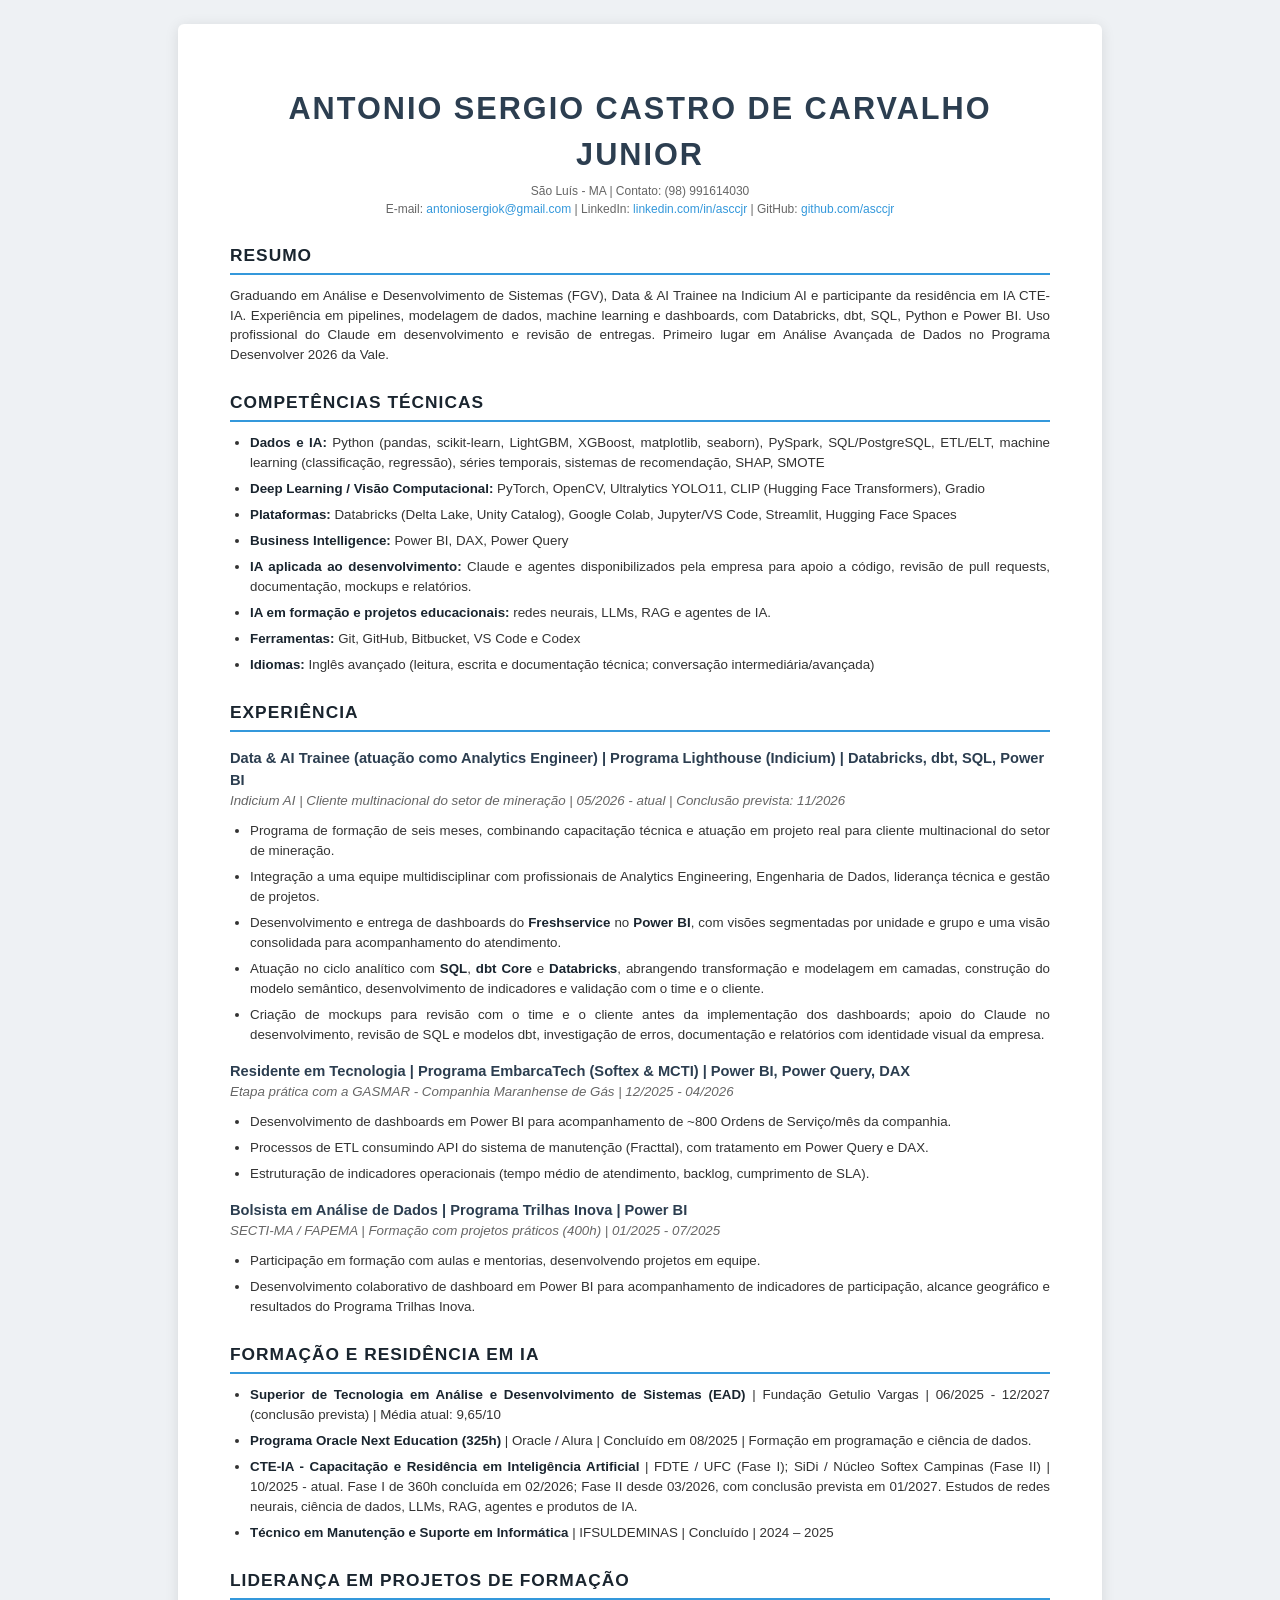
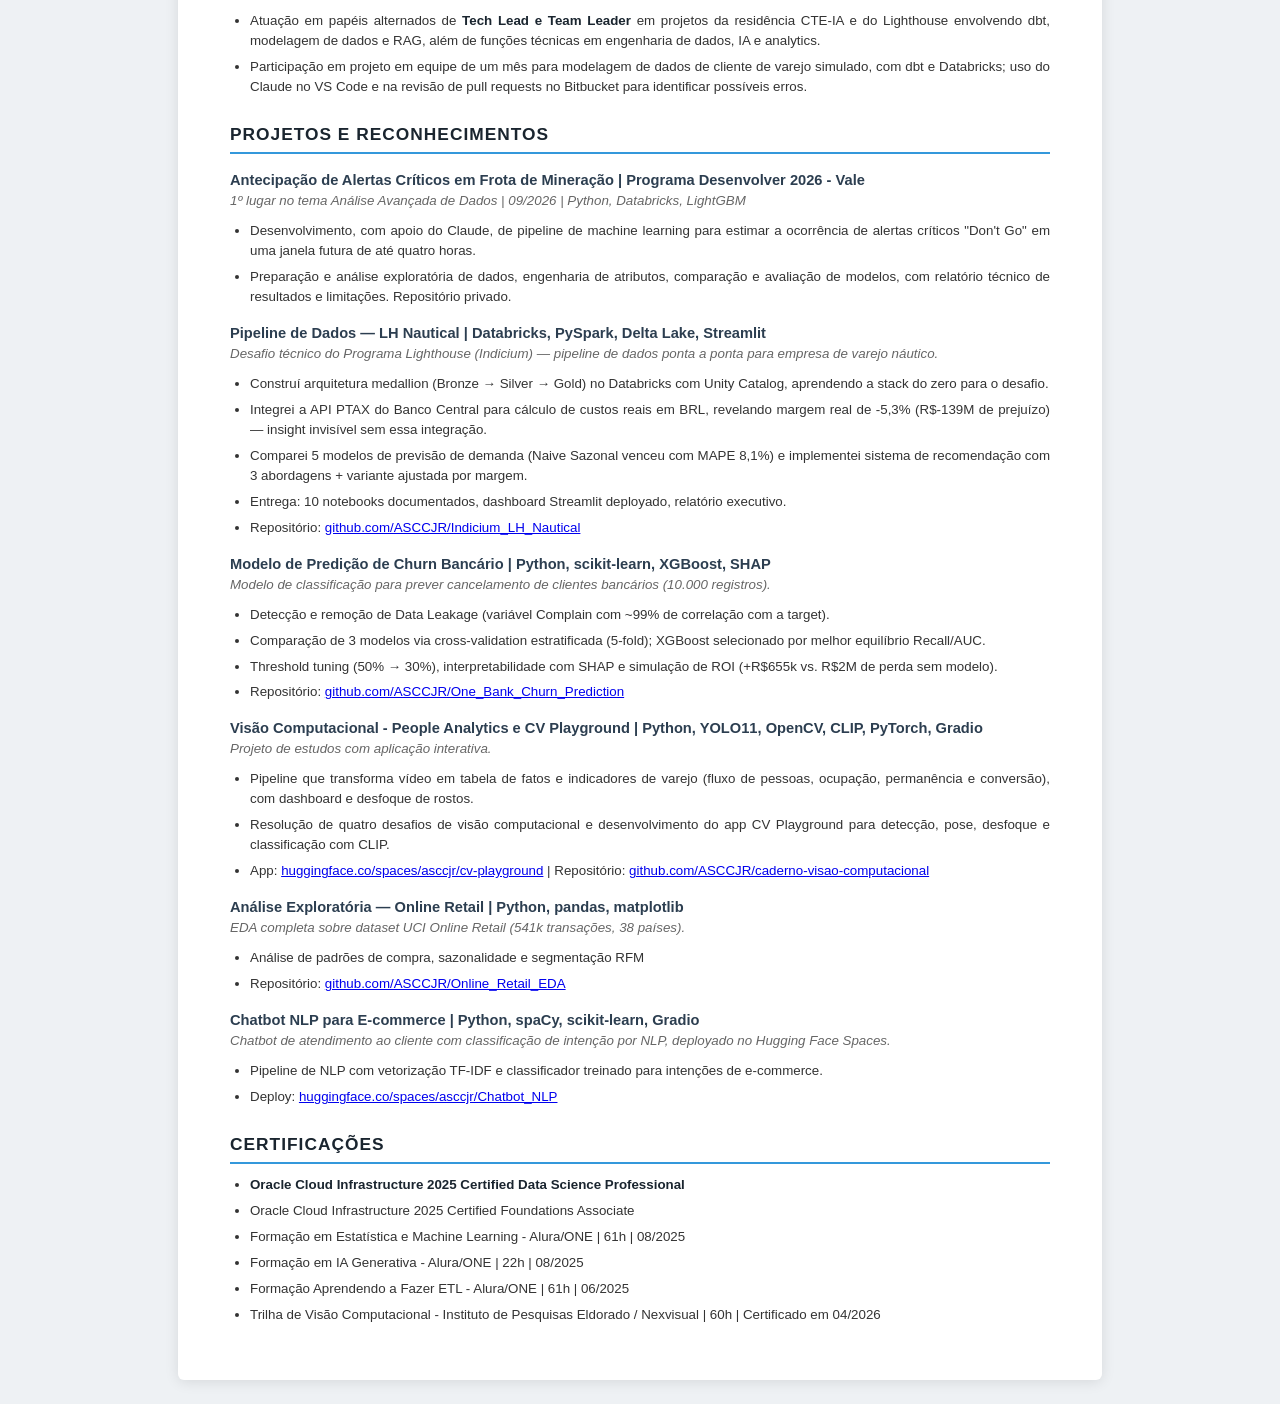
==== index.html @ c1bed674 "Atualiza datas e experiencias confirmadas no curriculo" ====
<!DOCTYPE html>
<html lang="pt-BR">
<head>
  <meta charset="UTF-8">
  <meta name="viewport" content="width=device-width, initial-scale=1.0">
  <title>Antonio Sergio Castro de Carvalho Junior — Currículo</title>
  <meta name="description" content="Currículo de Antonio Sergio: dados, IA, Analytics Engineering, residência CTE-IA e projetos de machine learning.">
  <link rel="stylesheet" href="style.css">
  <style>
    body { background: #eef1f4; margin: 0; padding: 24px; }
    .page {
      max-width: 820px; margin: 0 auto; background: #fff;
      padding: 40px 52px; box-shadow: 0 2px 14px rgba(0,0,0,.10); border-radius: 6px;
    }
    @media (max-width: 600px) { .page { padding: 26px 20px; } }
    @media print {
      body { background: #fff; padding: 0; }
      .page { box-shadow: none; max-width: none; padding: 0; border-radius: 0; }
    }
  </style>
</head>
<body>
<div class="page">
<h1 id="antonio-sergio-castro-de-carvalho-junior">ANTONIO SERGIO CASTRO DE CARVALHO JUNIOR</h1>
<div class="contact-info">
São Luís - MA | Contato: (98) 991614030<br>
E-mail: <a href="mailto:antoniosergiok@gmail.com">antoniosergiok@gmail.com</a> | LinkedIn: <a href="https://linkedin.com/in/asccjr">linkedin.com/in/asccjr</a> | GitHub: <a href="https://github.com/asccjr">github.com/asccjr</a>
</div>

<h2 id="resumo"><strong>RESUMO</strong></h2>
<p>Graduando em Análise e Desenvolvimento de Sistemas (FGV), Data &amp; AI Trainee na Indicium AI e participante da residência em IA CTE-IA. Experiência em pipelines, modelagem de dados, machine learning e dashboards, com Databricks, dbt, SQL, Python e Power BI. Uso profissional do Claude em desenvolvimento e revisão de entregas. Primeiro lugar em Análise Avançada de Dados no Programa Desenvolver 2026 da Vale.</p>
<h2 id="competencias-tecnicas"><strong>COMPETÊNCIAS TÉCNICAS</strong></h2>
<ul>
<li><strong>Dados e IA:</strong> Python (pandas, scikit-learn, LightGBM, XGBoost, matplotlib, seaborn), PySpark, SQL/PostgreSQL, ETL/ELT, machine learning (classificação, regressão), séries temporais, sistemas de recomendação, SHAP, SMOTE</li>
<li><strong>Deep Learning / Visão Computacional:</strong> PyTorch, OpenCV, Ultralytics YOLO11, CLIP (Hugging Face Transformers), Gradio</li>
<li><strong>Plataformas:</strong> Databricks (Delta Lake, Unity Catalog), Google Colab, Jupyter/VS Code, Streamlit, Hugging Face Spaces</li>
<li><strong>Business Intelligence:</strong> Power BI, DAX, Power Query</li>
<li><strong>IA aplicada ao desenvolvimento:</strong> Claude e agentes disponibilizados pela empresa para apoio a código, revisão de pull requests, documentação, mockups e relatórios.</li>
<li><strong>IA em formação e projetos educacionais:</strong> redes neurais, LLMs, RAG e agentes de IA.</li>
<li><strong>Ferramentas:</strong> Git, GitHub, Bitbucket, VS Code e Codex</li>
<li><strong>Idiomas:</strong> Inglês avançado (leitura, escrita e documentação técnica; conversação intermediária/avançada)</li>
</ul>
<h2 id="experiencia"><strong>EXPERIÊNCIA</strong></h2>
<div class="job-title">Data & AI Trainee (atuação como Analytics Engineer) | Programa Lighthouse (Indicium) | Databricks, dbt, SQL, Power BI</div>
<div class="job-meta">Indicium AI | Cliente multinacional do setor de mineração | 05/2026 - atual | Conclusão prevista: 11/2026</div>

<ul>
<li>Programa de formação de seis meses, combinando capacitação técnica e atuação em projeto real para cliente multinacional do setor de mineração.</li>
<li>Integração a uma equipe multidisciplinar com profissionais de Analytics Engineering, Engenharia de Dados, liderança técnica e gestão de projetos.</li>
<li>Desenvolvimento e entrega de dashboards do <strong>Freshservice</strong> no <strong>Power BI</strong>, com visões segmentadas por unidade e grupo e uma visão consolidada para acompanhamento do atendimento.</li>
<li>Atuação no ciclo analítico com <strong>SQL</strong>, <strong>dbt Core</strong> e <strong>Databricks</strong>, abrangendo transformação e modelagem em camadas, construção do modelo semântico, desenvolvimento de indicadores e validação com o time e o cliente.</li>
<li>Criação de mockups para revisão com o time e o cliente antes da implementação dos dashboards; apoio do Claude no desenvolvimento, revisão de SQL e modelos dbt, investigação de erros, documentação e relatórios com identidade visual da empresa.</li>
</ul>
<div class="job-title">Residente em Tecnologia | Programa EmbarcaTech (Softex & MCTI) | Power BI, Power Query, DAX</div>
<div class="job-meta">Etapa prática com a GASMAR - Companhia Maranhense de Gás | 12/2025 - 04/2026</div>

<ul>
<li>Desenvolvimento de dashboards em Power BI para acompanhamento de ~800 Ordens de Serviço/mês da companhia.</li>
<li>Processos de ETL consumindo API do sistema de manutenção (Fracttal), com tratamento em Power Query e DAX.</li>
<li>Estruturação de indicadores operacionais (tempo médio de atendimento, backlog, cumprimento de SLA).</li>
</ul>
<div class="job-title">Bolsista em Análise de Dados | Programa Trilhas Inova | Power BI</div>
<div class="job-meta">SECTI-MA / FAPEMA | Formação com projetos práticos (400h) | 01/2025 - 07/2025</div>

<ul>
<li>Participação em formação com aulas e mentorias, desenvolvendo projetos em equipe.</li>
<li>Desenvolvimento colaborativo de dashboard em Power BI para acompanhamento de indicadores de participação, alcance geográfico e resultados do Programa Trilhas Inova.</li>
</ul>
<h2 id="formacao-e-residencia-em-ia"><strong>FORMAÇÃO E RESIDÊNCIA EM IA</strong></h2>
<ul>
<li><strong>Superior de Tecnologia em Análise e Desenvolvimento de Sistemas (EAD)</strong> | Fundação Getulio Vargas | 06/2025 - 12/2027 (conclusão prevista) | Média atual: 9,65/10</li>
<li><strong>Programa Oracle Next Education (325h)</strong> | Oracle / Alura | Concluído em 08/2025 | Formação em programação e ciência de dados.</li>
<li><strong>CTE-IA - Capacitação e Residência em Inteligência Artificial</strong> | FDTE / UFC (Fase I); SiDi / Núcleo Softex Campinas (Fase II) | 10/2025 - atual. Fase I de 360h concluída em 02/2026; Fase II desde 03/2026, com conclusão prevista em 01/2027. Estudos de redes neurais, ciência de dados, LLMs, RAG, agentes e produtos de IA.</li>
<li><strong>Técnico em Manutenção e Suporte em Informática</strong> | IFSULDEMINAS | Concluído | 2024 – 2025</li>
</ul>
<h2 id="lideranca-em-projetos-de-formacao"><strong>LIDERANÇA EM PROJETOS DE FORMAÇÃO</strong></h2>
<ul>
<li>Atuação em papéis alternados de <strong>Tech Lead e Team Leader</strong> em projetos da residência CTE-IA e do Lighthouse envolvendo dbt, modelagem de dados e RAG, além de funções técnicas em engenharia de dados, IA e analytics.</li>
<li>Participação em projeto em equipe de um mês para modelagem de dados de cliente de varejo simulado, com dbt e Databricks; uso do Claude no VS Code e na revisão de pull requests no Bitbucket para identificar possíveis erros.</li>
</ul>
<h2 id="projetos-e-reconhecimentos"><strong>PROJETOS E RECONHECIMENTOS</strong></h2>
<div class="job-title">Antecipação de Alertas Críticos em Frota de Mineração | Programa Desenvolver 2026 - Vale</div>
<div class="job-meta">1º lugar no tema Análise Avançada de Dados | 09/2026 | Python, Databricks, LightGBM</div>

<ul>
<li>Desenvolvimento, com apoio do Claude, de pipeline de machine learning para estimar a ocorrência de alertas críticos "Don't Go" em uma janela futura de até quatro horas.</li>
<li>Preparação e análise exploratória de dados, engenharia de atributos, comparação e avaliação de modelos, com relatório técnico de resultados e limitações. Repositório privado.</li>
</ul>
<div class="job-title">Pipeline de Dados — LH Nautical | Databricks, PySpark, Delta Lake, Streamlit</div>
<div class="job-meta">Desafio técnico do Programa Lighthouse (Indicium) — pipeline de dados ponta a ponta para empresa de varejo náutico.</div>

<ul>
<li>Construí arquitetura medallion (Bronze → Silver → Gold) no Databricks com Unity Catalog, aprendendo a stack do zero para o desafio.</li>
<li>Integrei a API PTAX do Banco Central para cálculo de custos reais em BRL, revelando margem real de -5,3% (R$-139M de prejuízo) — insight invisível sem essa integração.</li>
<li>Comparei 5 modelos de previsão de demanda (Naive Sazonal venceu com MAPE 8,1%) e implementei sistema de recomendação com 3 abordagens + variante ajustada por margem.</li>
<li>Entrega: 10 notebooks documentados, dashboard Streamlit deployado, relatório executivo.</li>
<li>Repositório: <a href="https://github.com/ASCCJR/Indicium_LH_Nautical">github.com/ASCCJR/Indicium_LH_Nautical</a></li>
</ul>
<div class="job-title">Modelo de Predição de Churn Bancário | Python, scikit-learn, XGBoost, SHAP</div>
<div class="job-meta">Modelo de classificação para prever cancelamento de clientes bancários (10.000 registros).</div>

<ul>
<li>Detecção e remoção de Data Leakage (variável Complain com ~99% de correlação com a target).</li>
<li>Comparação de 3 modelos via cross-validation estratificada (5-fold); XGBoost selecionado por melhor equilíbrio Recall/AUC.</li>
<li>Threshold tuning (50% → 30%), interpretabilidade com SHAP e simulação de ROI (+R$655k vs. R$2M de perda sem modelo).</li>
<li>Repositório: <a href="https://github.com/ASCCJR/One_Bank_Churn_Prediction">github.com/ASCCJR/One_Bank_Churn_Prediction</a></li>
</ul>
<div class="job-title">Visão Computacional - People Analytics e CV Playground | Python, YOLO11, OpenCV, CLIP, PyTorch, Gradio</div>
<div class="job-meta">Projeto de estudos com aplicação interativa.</div>

<ul>
<li>Pipeline que transforma vídeo em tabela de fatos e indicadores de varejo (fluxo de pessoas, ocupação, permanência e conversão), com dashboard e desfoque de rostos.</li>
<li>Resolução de quatro desafios de visão computacional e desenvolvimento do app CV Playground para detecção, pose, desfoque e classificação com CLIP.</li>
<li>App: <a href="https://huggingface.co/spaces/asccjr/cv-playground">huggingface.co/spaces/asccjr/cv-playground</a> | Repositório: <a href="https://github.com/ASCCJR/caderno-visao-computacional">github.com/ASCCJR/caderno-visao-computacional</a></li>
</ul>
<div class="job-title">Análise Exploratória — Online Retail | Python, pandas, matplotlib</div>
<div class="job-meta">EDA completa sobre dataset UCI Online Retail (541k transações, 38 países).</div>

<ul>
<li>Análise de padrões de compra, sazonalidade e segmentação RFM</li>
<li>Repositório: <a href="https://github.com/ASCCJR/Online_Retail_EDA">github.com/ASCCJR/Online_Retail_EDA</a></li>
</ul>
<div class="job-title">Chatbot NLP para E-commerce | Python, spaCy, scikit-learn, Gradio</div>
<div class="job-meta">Chatbot de atendimento ao cliente com classificação de intenção por NLP, deployado no Hugging Face Spaces.</div>

<ul>
<li>Pipeline de NLP com vetorização TF-IDF e classificador treinado para intenções de e-commerce.</li>
<li>Deploy: <a href="https://huggingface.co/spaces/asccjr/Chatbot_NLP">huggingface.co/spaces/asccjr/Chatbot_NLP</a></li>
</ul>
<h2 id="certificacoes"><strong>CERTIFICAÇÕES</strong></h2>
<ul>
<li><strong>Oracle Cloud Infrastructure 2025 Certified Data Science Professional</strong></li>
<li>Oracle Cloud Infrastructure 2025 Certified Foundations Associate</li>
<li>Formação em Estatística e Machine Learning - Alura/ONE | 61h | 08/2025</li>
<li>Formação em IA Generativa - Alura/ONE | 22h | 08/2025</li>
<li>Formação Aprendendo a Fazer ETL - Alura/ONE | 61h | 06/2025</li>
<li>Trilha de Visão Computacional - Instituto de Pesquisas Eldorado / Nexvisual | 60h | Certificado em 04/2026</li>
</ul>
</div>
</body>
</html>
---- style.css ----
body {
    font-family: 'Segoe UI', Roboto, Helvetica, Arial, sans-serif;
    color: #333;
    line-height: 1.5;
    font-size: 10pt;
}

h1 {
    color: #2c3e50;
    text-align: center;
    margin-bottom: 0px;
    font-size: 23pt;
    font-weight: 700;
    text-transform: uppercase;
    letter-spacing: 2px;
}

h2 {
    color: #2c3e50;
    border-bottom: 2px solid #3498db;
    padding-bottom: 4px;
    margin-top: 25px;
    margin-bottom: 11px;
    font-size: 13pt;
    text-transform: uppercase;
    letter-spacing: 1px;
}

.contact-info {
    text-align: center;
    font-size: 9pt;
    margin-top: 5px;
    margin-bottom: 25px;
    color: #666;
}

.contact-info a {
    color: #3498db;
    text-decoration: none;
}

p {
    margin: 0 0 10px 0;
    text-align: justify;
}

ul {
    margin-top: 5px;
    margin-bottom: 15px;
    padding-left: 20px;
}

li {
    margin-bottom: 6px;
    text-align: justify;
}

strong {
    color: #1a252f;
}

.job-title {
    font-weight: bold;
    font-size: 11pt;
    color: #2c3e50;
    margin-top: 15px;
}

.job-meta {
    font-style: italic;
    color: #666;
    margin-bottom: 10px;
}

@media print {
    a {
        color: #333;
        text-decoration: underline;
    }

    .contact-info a {
        color: #555;
    }
}
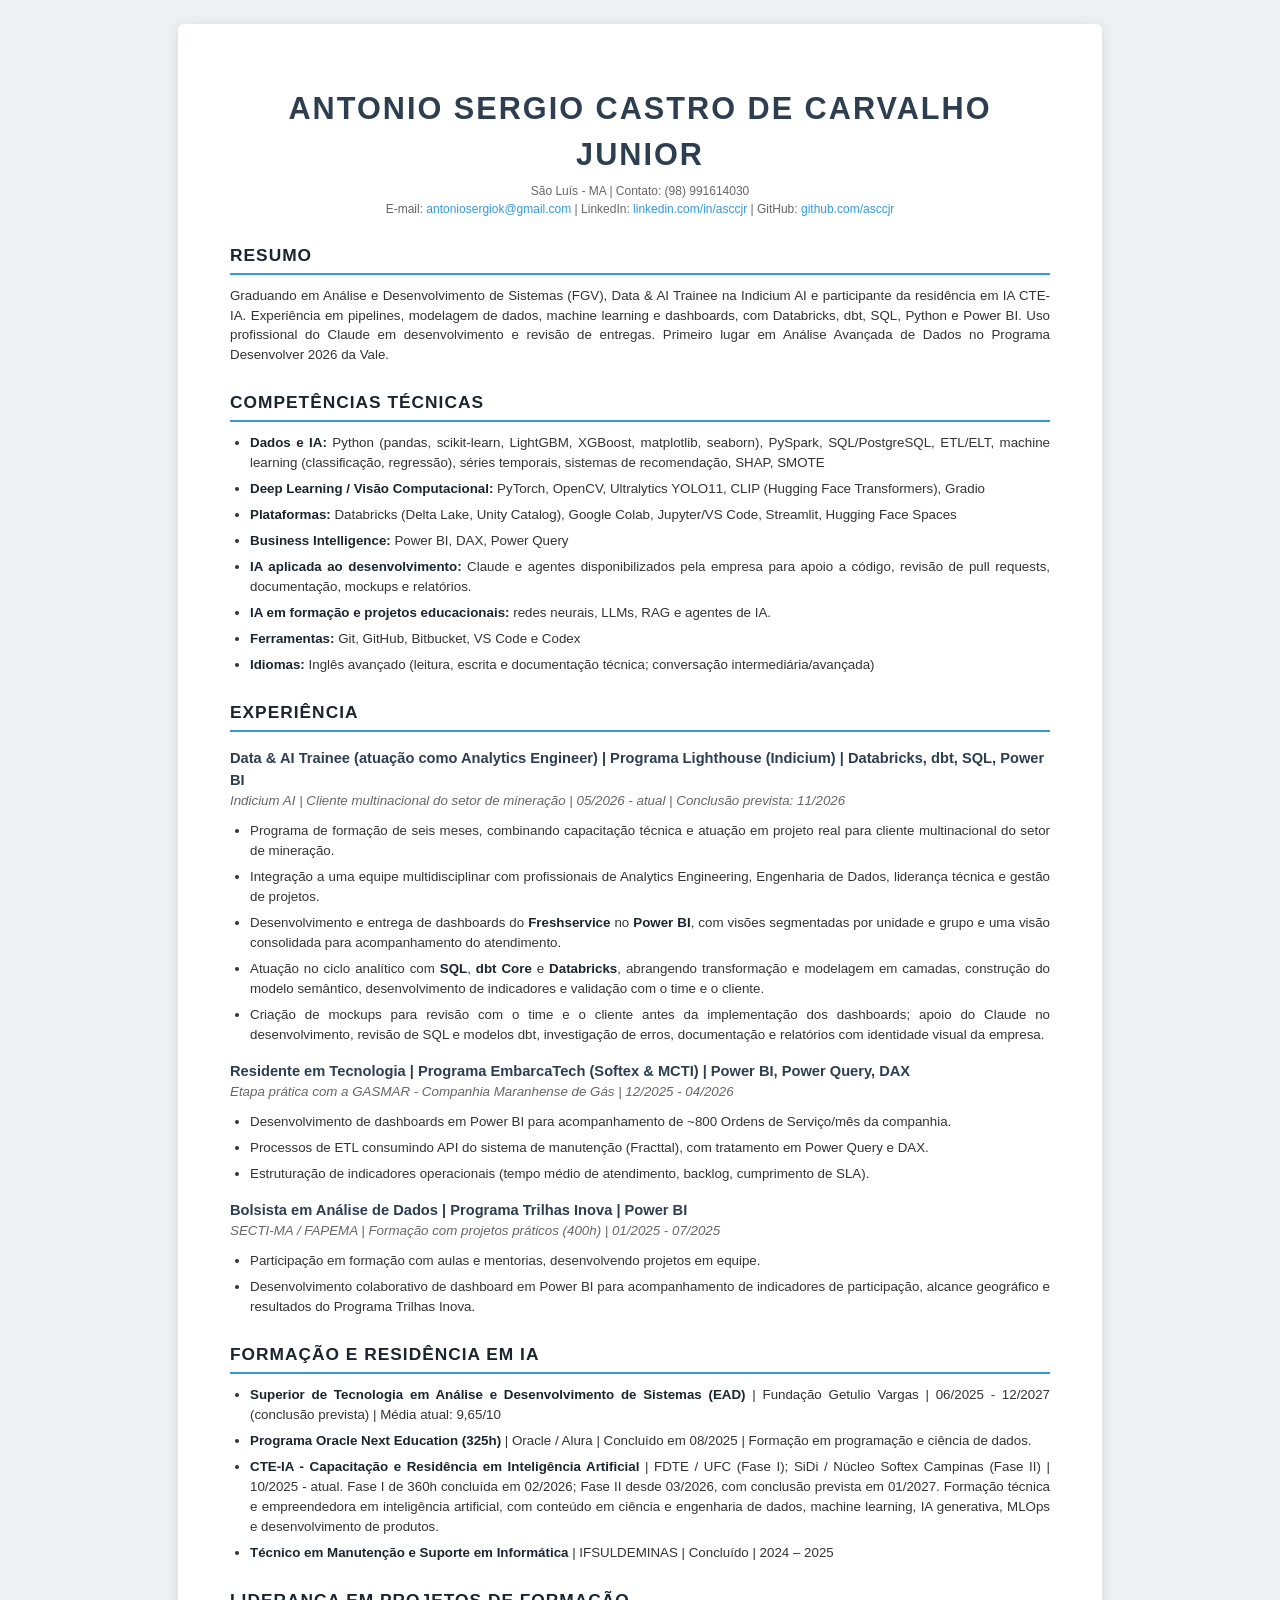
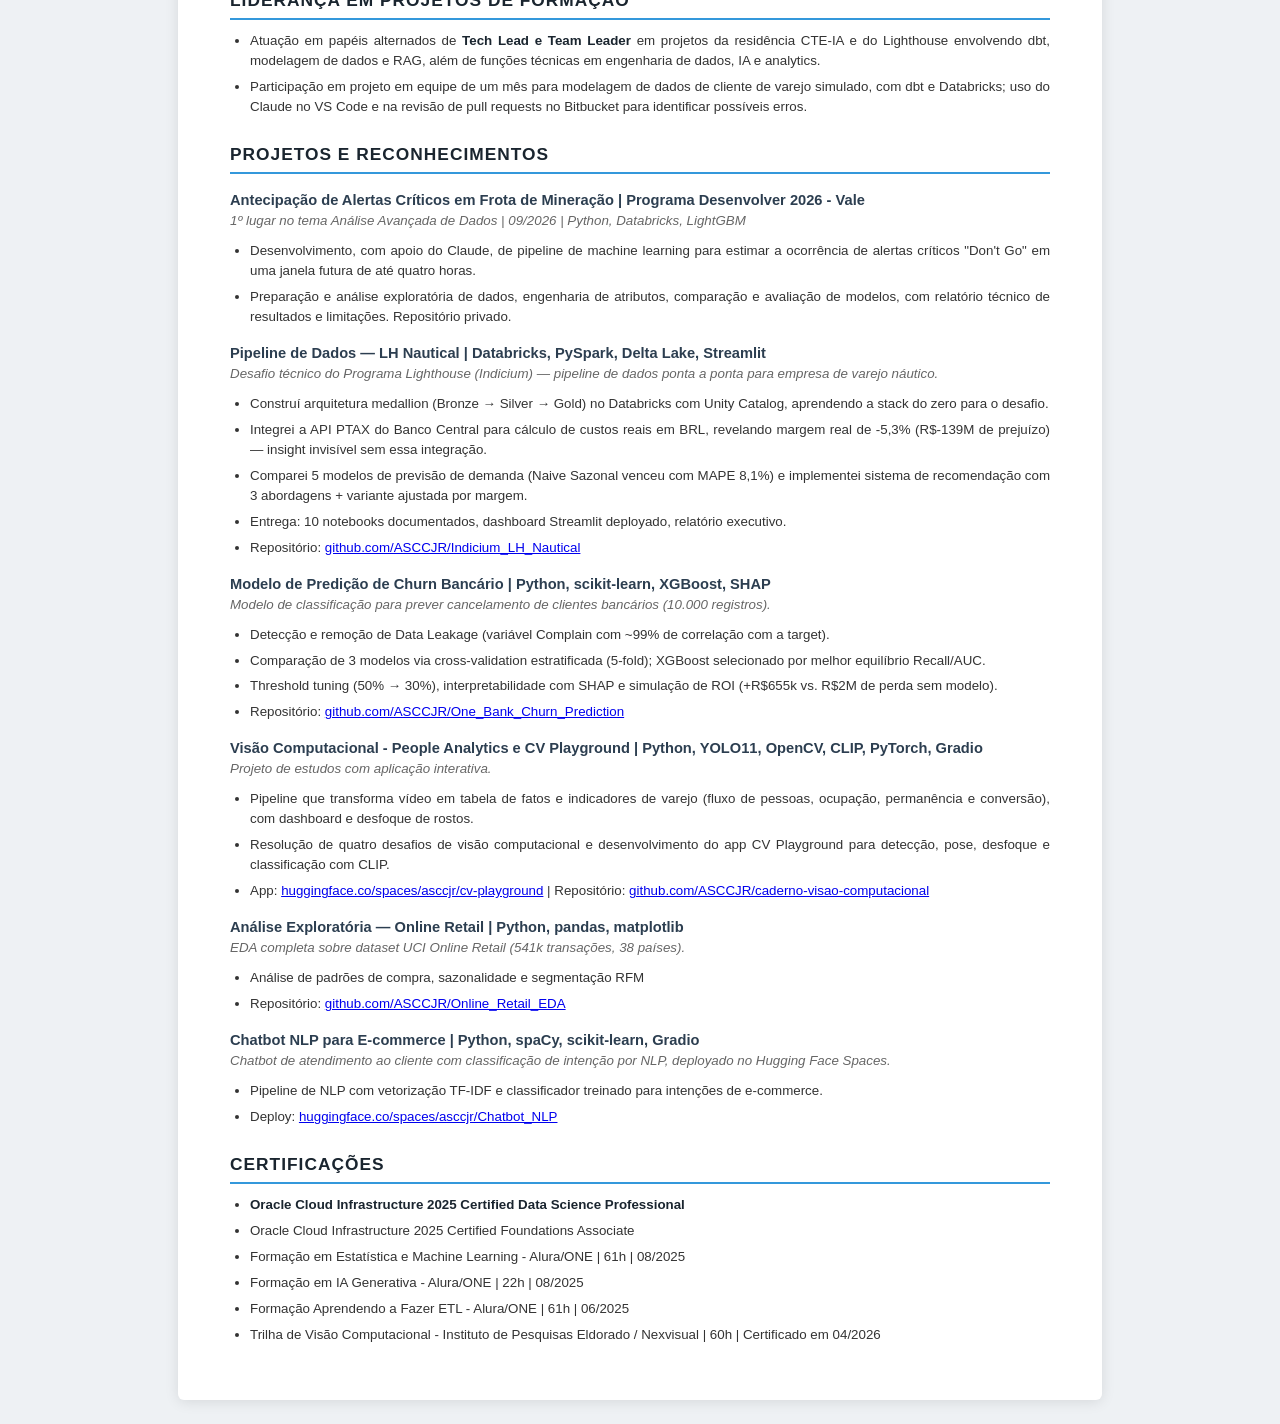
==== commit 23f826c8: "Refina descricao da CTE-IA conforme ementa" ====
--- a/index.html
+++ b/index.html
@@ -70,7 +70,7 @@
 <ul>
 <li><strong>Superior de Tecnologia em Análise e Desenvolvimento de Sistemas (EAD)</strong> | Fundação Getulio Vargas | 06/2025 - 12/2027 (conclusão prevista) | Média atual: 9,65/10</li>
 <li><strong>Programa Oracle Next Education (325h)</strong> | Oracle / Alura | Concluído em 08/2025 | Formação em programação e ciência de dados.</li>
-<li><strong>CTE-IA - Capacitação e Residência em Inteligência Artificial</strong> | FDTE / UFC (Fase I); SiDi / Núcleo Softex Campinas (Fase II) | 10/2025 - atual. Fase I de 360h concluída em 02/2026; Fase II desde 03/2026, com conclusão prevista em 01/2027. Estudos de redes neurais, ciência de dados, LLMs, RAG, agentes e produtos de IA.</li>
+<li><strong>CTE-IA - Capacitação e Residência em Inteligência Artificial</strong> | FDTE / UFC (Fase I); SiDi / Núcleo Softex Campinas (Fase II) | 10/2025 - atual. Fase I de 360h concluída em 02/2026; Fase II desde 03/2026, com conclusão prevista em 01/2027. Formação técnica e empreendedora em inteligência artificial, com conteúdo em ciência e engenharia de dados, machine learning, IA generativa, MLOps e desenvolvimento de produtos.</li>
 <li><strong>Técnico em Manutenção e Suporte em Informática</strong> | IFSULDEMINAS | Concluído | 2024 – 2025</li>
 </ul>
 <h2 id="lideranca-em-projetos-de-formacao"><strong>LIDERANÇA EM PROJETOS DE FORMAÇÃO</strong></h2>
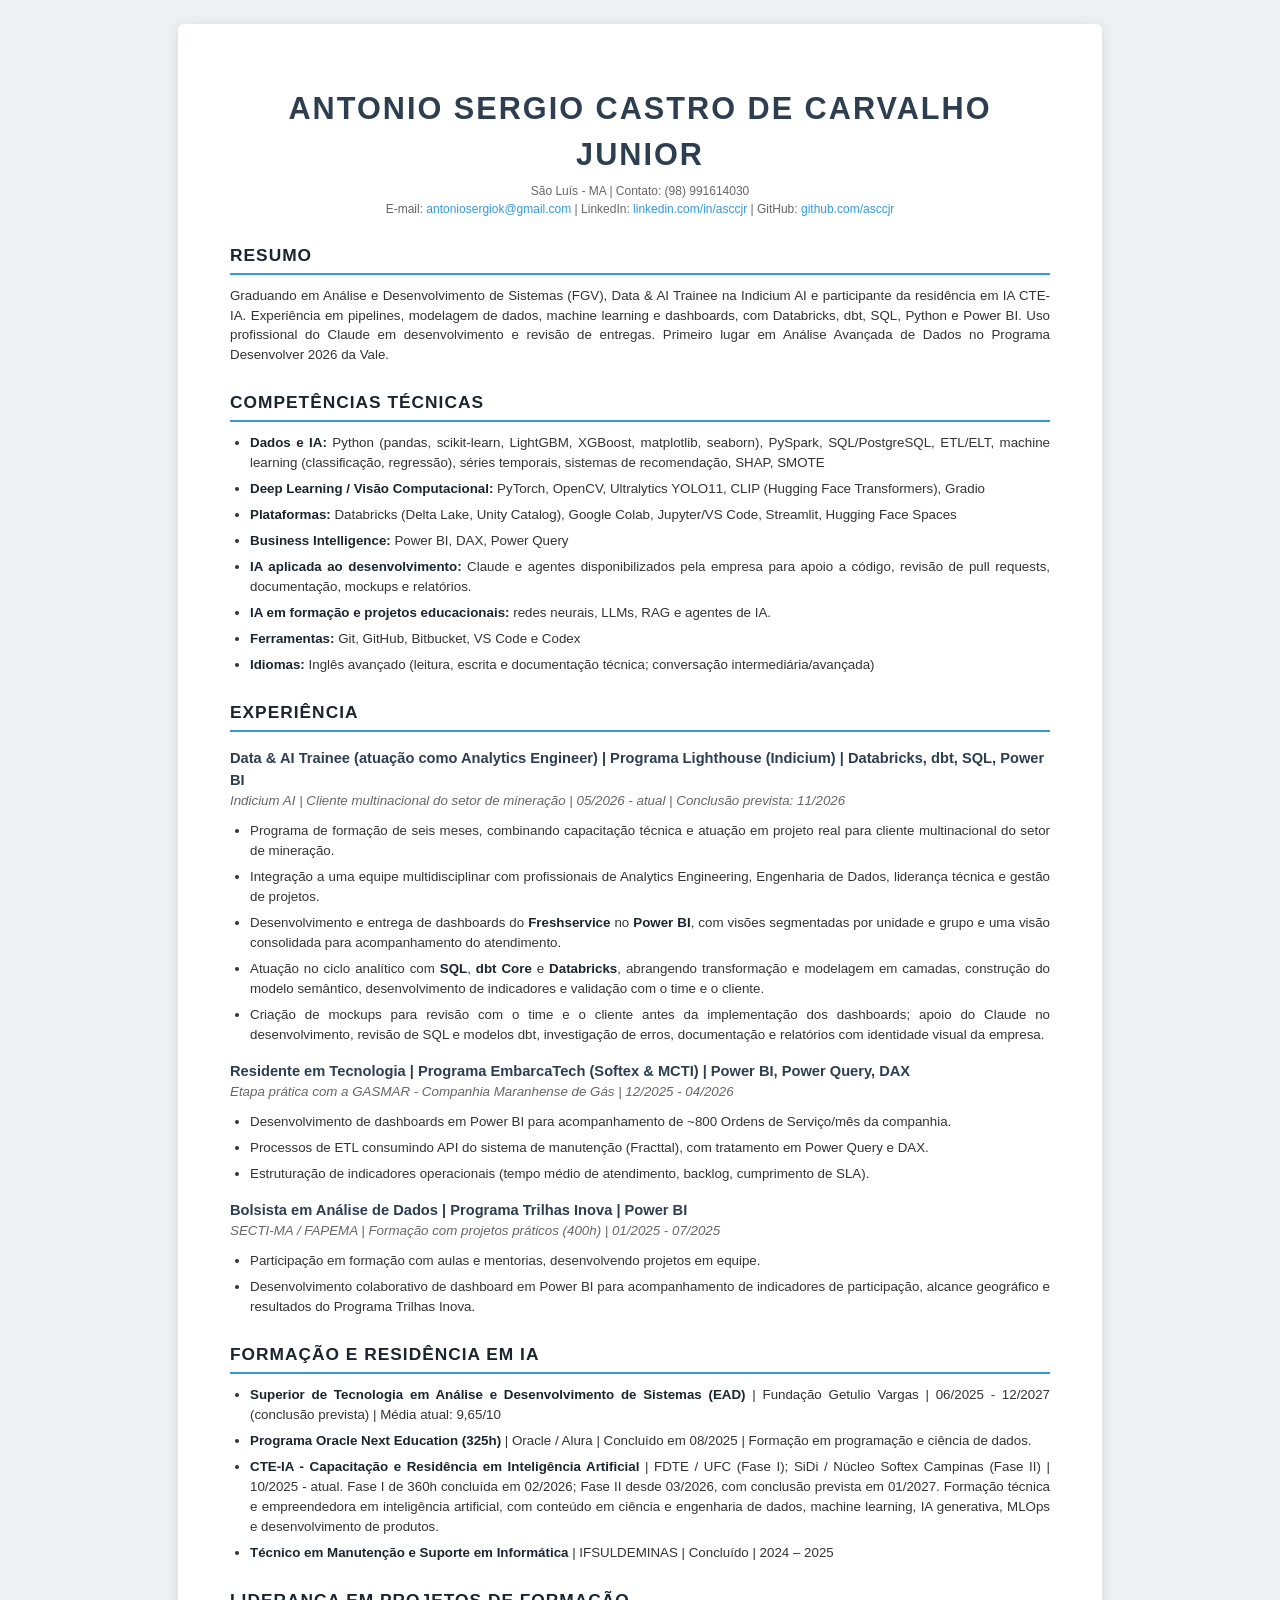
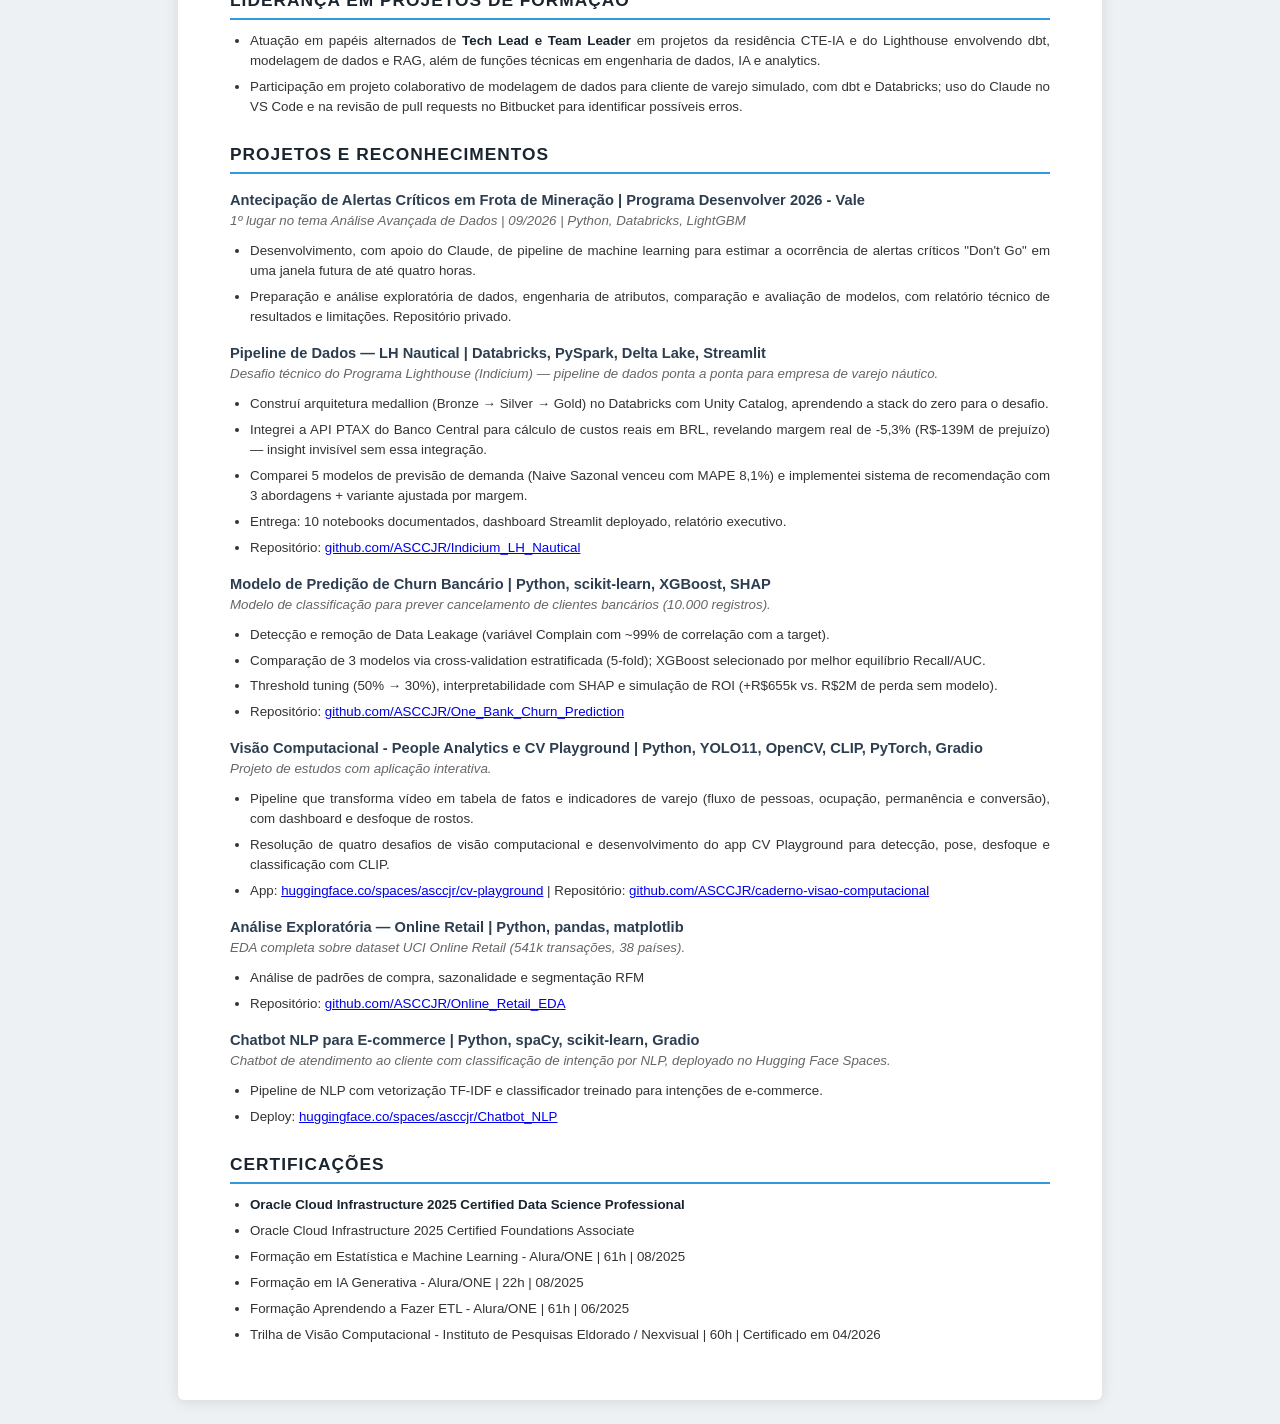
==== commit 60979a87: "Destaca modelagem e colaboracao no projeto de varejo" ====
--- a/index.html
+++ b/index.html
@@ -76,7 +76,7 @@
 <h2 id="lideranca-em-projetos-de-formacao"><strong>LIDERANÇA EM PROJETOS DE FORMAÇÃO</strong></h2>
 <ul>
 <li>Atuação em papéis alternados de <strong>Tech Lead e Team Leader</strong> em projetos da residência CTE-IA e do Lighthouse envolvendo dbt, modelagem de dados e RAG, além de funções técnicas em engenharia de dados, IA e analytics.</li>
-<li>Participação em projeto em equipe de um mês para modelagem de dados de cliente de varejo simulado, com dbt e Databricks; uso do Claude no VS Code e na revisão de pull requests no Bitbucket para identificar possíveis erros.</li>
+<li>Participação em projeto colaborativo de modelagem de dados para cliente de varejo simulado, com dbt e Databricks; uso do Claude no VS Code e na revisão de pull requests no Bitbucket para identificar possíveis erros.</li>
 </ul>
 <h2 id="projetos-e-reconhecimentos"><strong>PROJETOS E RECONHECIMENTOS</strong></h2>
 <div class="job-title">Antecipação de Alertas Críticos em Frota de Mineração | Programa Desenvolver 2026 - Vale</div>
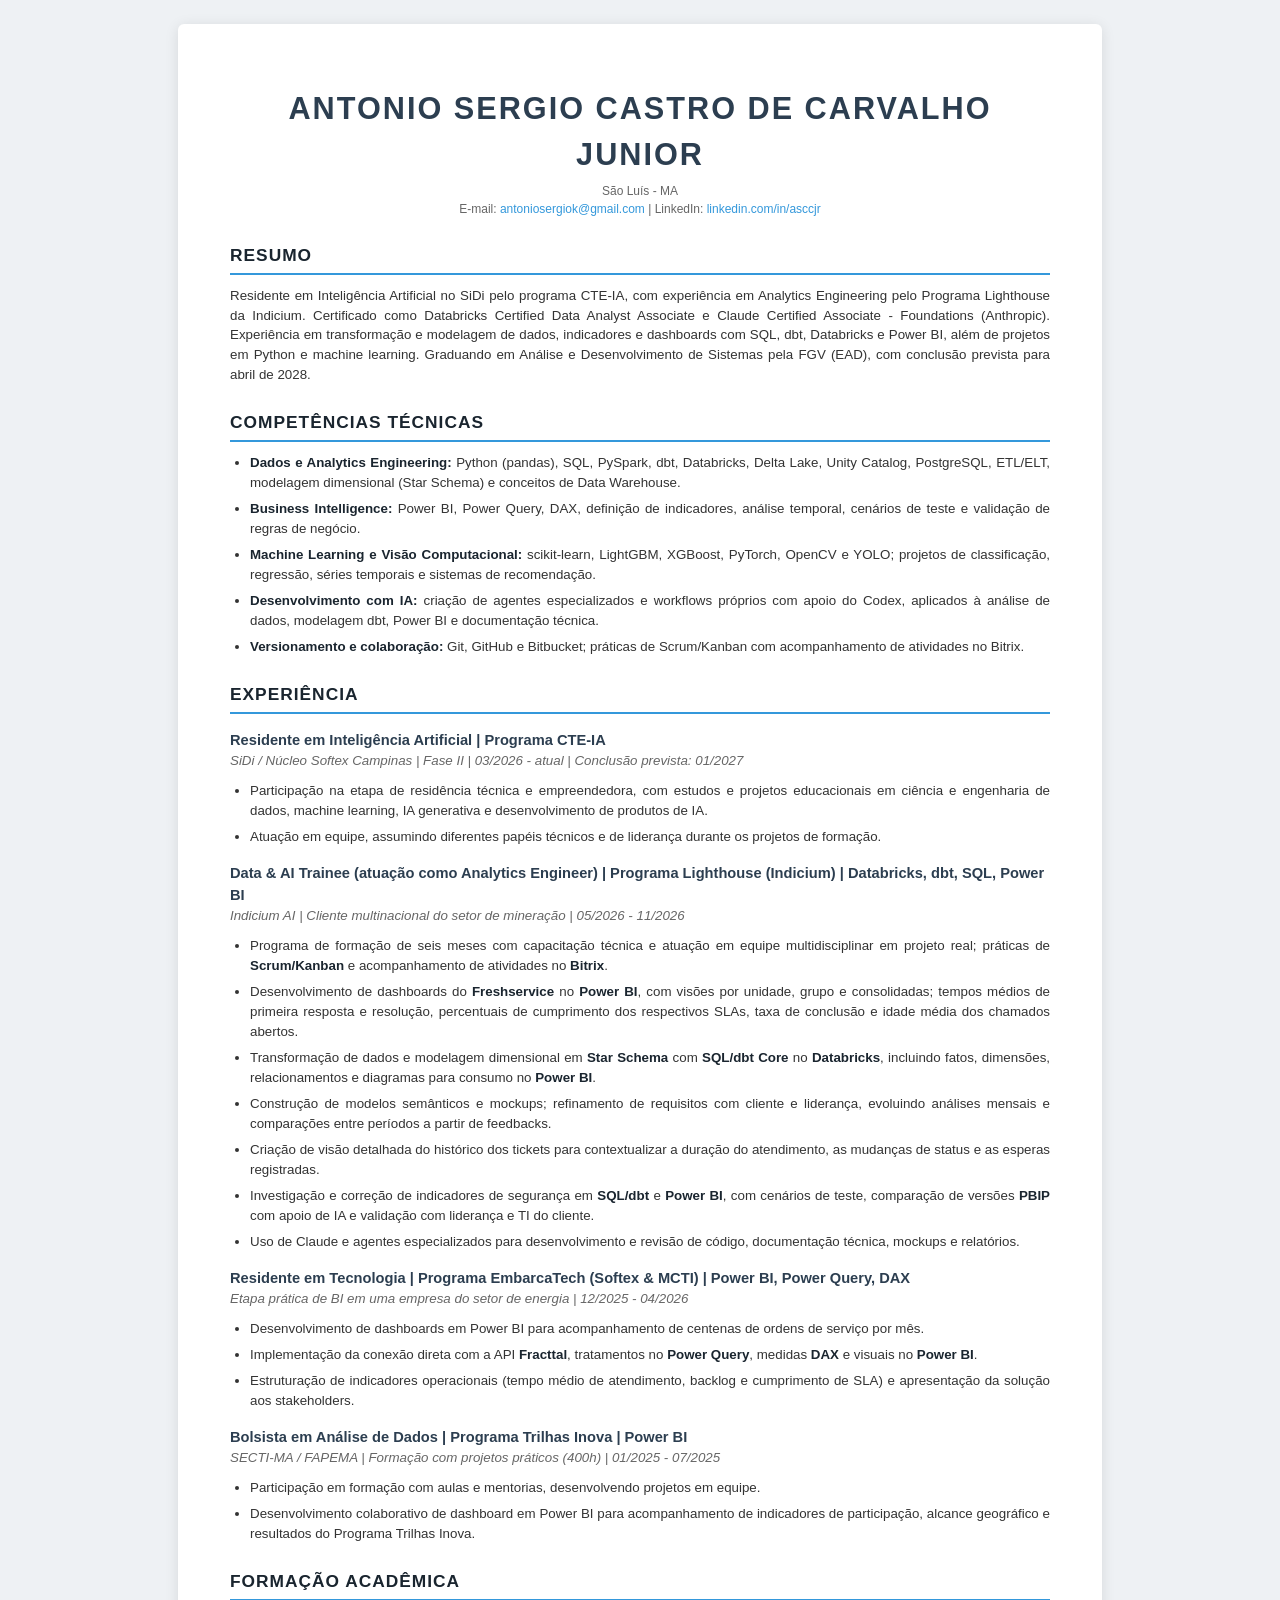
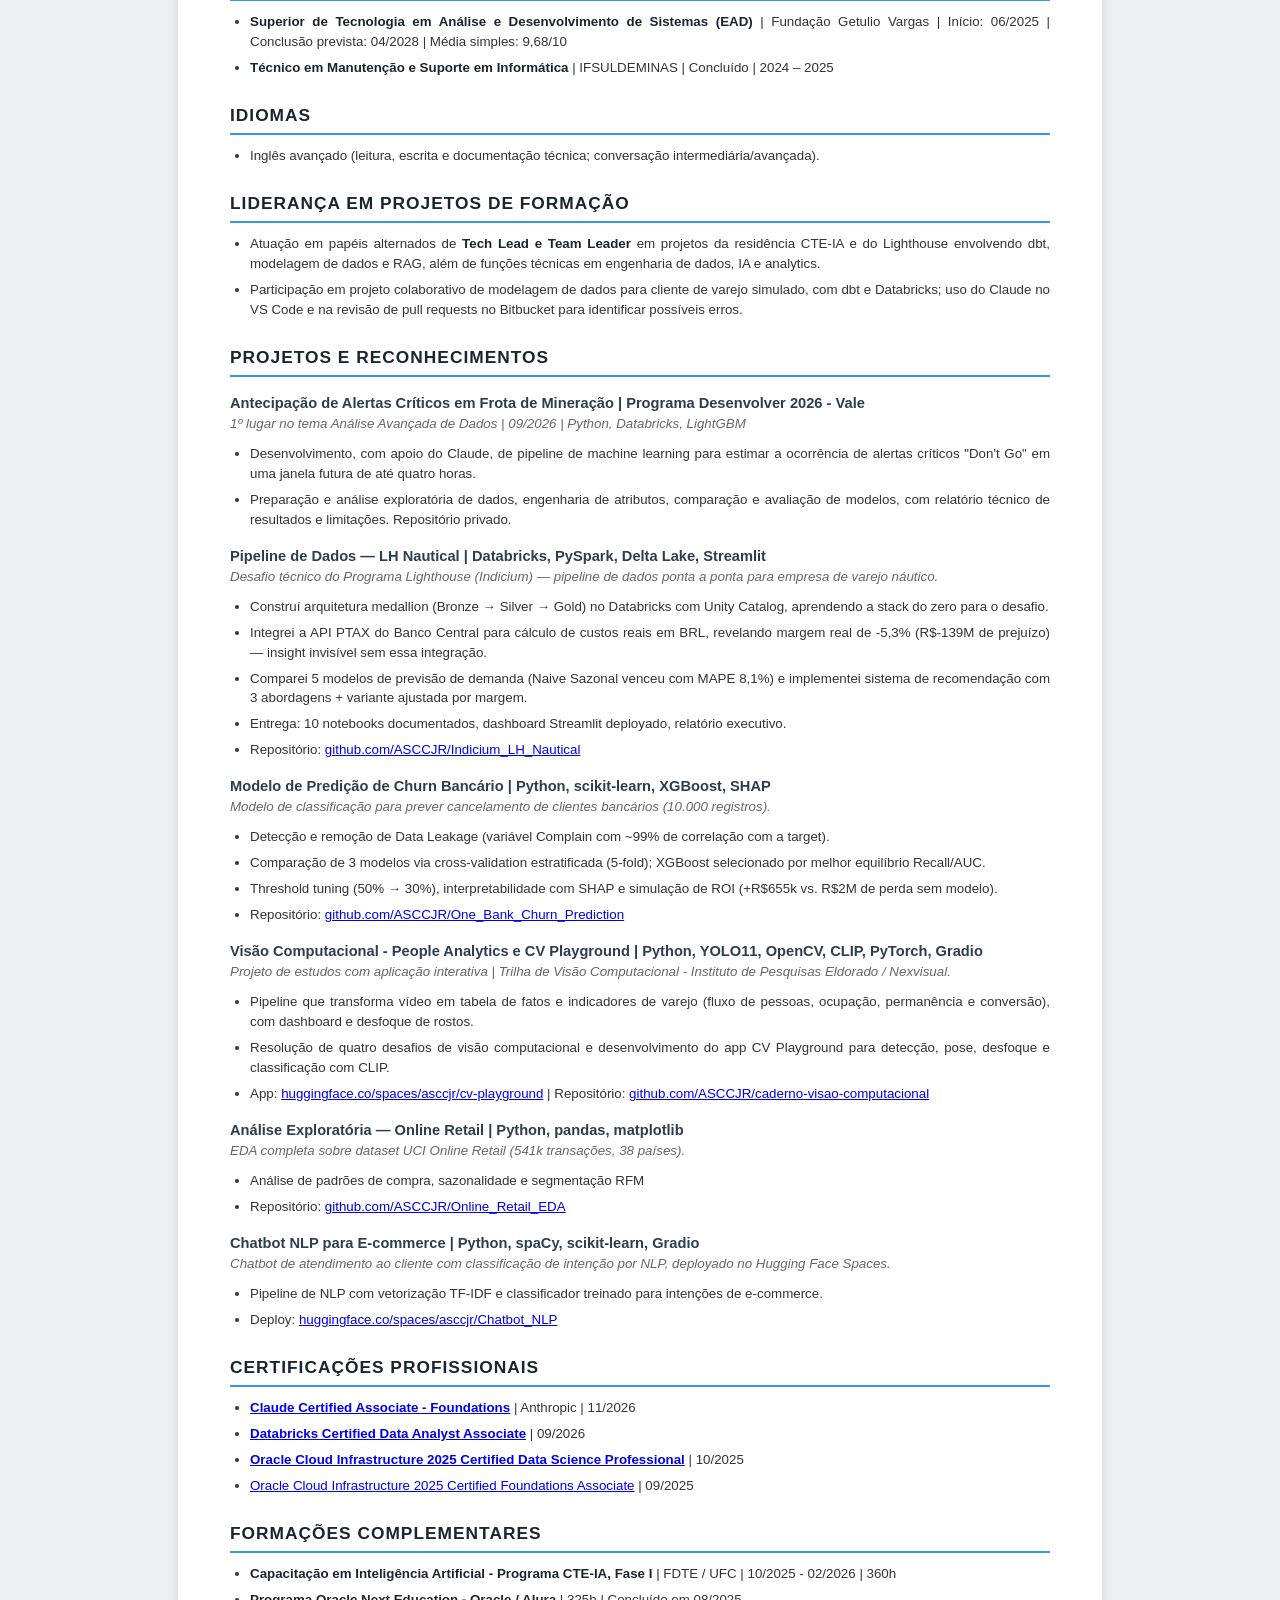
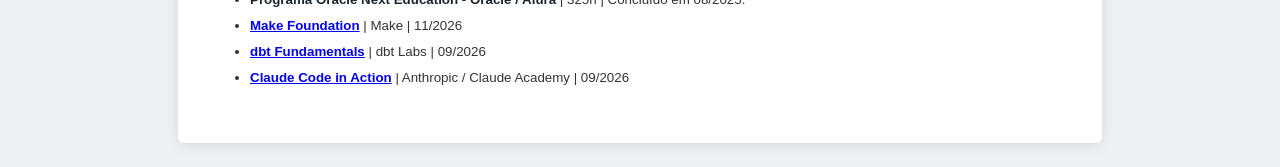
==== commit a93336c0: "Publica currículo no GitHub Pages" ====
--- a/index.html
+++ b/index.html
@@ -23,41 +23,47 @@
 <div class="page">
 <h1 id="antonio-sergio-castro-de-carvalho-junior">ANTONIO SERGIO CASTRO DE CARVALHO JUNIOR</h1>
 <div class="contact-info">
-São Luís - MA | Contato: (98) 991614030<br>
-E-mail: <a href="mailto:antoniosergiok@gmail.com">antoniosergiok@gmail.com</a> | LinkedIn: <a href="https://linkedin.com/in/asccjr">linkedin.com/in/asccjr</a> | GitHub: <a href="https://github.com/asccjr">github.com/asccjr</a>
+São Luís - MA<br>
+E-mail: <a href="mailto:antoniosergiok@gmail.com">antoniosergiok@gmail.com</a> | LinkedIn: <a href="https://linkedin.com/in/asccjr">linkedin.com/in/asccjr</a>
 </div>
 
 <h2 id="resumo"><strong>RESUMO</strong></h2>
-<p>Graduando em Análise e Desenvolvimento de Sistemas (FGV), Data &amp; AI Trainee na Indicium AI e participante da residência em IA CTE-IA. Experiência em pipelines, modelagem de dados, machine learning e dashboards, com Databricks, dbt, SQL, Python e Power BI. Uso profissional do Claude em desenvolvimento e revisão de entregas. Primeiro lugar em Análise Avançada de Dados no Programa Desenvolver 2026 da Vale.</p>
+<p>Residente em Inteligência Artificial no SiDi pelo programa CTE-IA, com experiência em Analytics Engineering pelo Programa Lighthouse da Indicium. Certificado como Databricks Certified Data Analyst Associate e Claude Certified Associate - Foundations (Anthropic). Experiência em transformação e modelagem de dados, indicadores e dashboards com SQL, dbt, Databricks e Power BI, além de projetos em Python e machine learning. Graduando em Análise e Desenvolvimento de Sistemas pela FGV (EAD), com conclusão prevista para abril de 2028.</p>
 <h2 id="competencias-tecnicas"><strong>COMPETÊNCIAS TÉCNICAS</strong></h2>
 <ul>
-<li><strong>Dados e IA:</strong> Python (pandas, scikit-learn, LightGBM, XGBoost, matplotlib, seaborn), PySpark, SQL/PostgreSQL, ETL/ELT, machine learning (classificação, regressão), séries temporais, sistemas de recomendação, SHAP, SMOTE</li>
-<li><strong>Deep Learning / Visão Computacional:</strong> PyTorch, OpenCV, Ultralytics YOLO11, CLIP (Hugging Face Transformers), Gradio</li>
-<li><strong>Plataformas:</strong> Databricks (Delta Lake, Unity Catalog), Google Colab, Jupyter/VS Code, Streamlit, Hugging Face Spaces</li>
-<li><strong>Business Intelligence:</strong> Power BI, DAX, Power Query</li>
-<li><strong>IA aplicada ao desenvolvimento:</strong> Claude e agentes disponibilizados pela empresa para apoio a código, revisão de pull requests, documentação, mockups e relatórios.</li>
-<li><strong>IA em formação e projetos educacionais:</strong> redes neurais, LLMs, RAG e agentes de IA.</li>
-<li><strong>Ferramentas:</strong> Git, GitHub, Bitbucket, VS Code e Codex</li>
-<li><strong>Idiomas:</strong> Inglês avançado (leitura, escrita e documentação técnica; conversação intermediária/avançada)</li>
+<li><strong>Dados e Analytics Engineering:</strong> Python (pandas), SQL, PySpark, dbt, Databricks, Delta Lake, Unity Catalog, PostgreSQL, ETL/ELT, modelagem dimensional (Star Schema) e conceitos de Data Warehouse.</li>
+<li><strong>Business Intelligence:</strong> Power BI, Power Query, DAX, definição de indicadores, análise temporal, cenários de teste e validação de regras de negócio.</li>
+<li><strong>Machine Learning e Visão Computacional:</strong> scikit-learn, LightGBM, XGBoost, PyTorch, OpenCV e YOLO; projetos de classificação, regressão, séries temporais e sistemas de recomendação.</li>
+<li><strong>Desenvolvimento com IA:</strong> criação de agentes especializados e workflows próprios com apoio do Codex, aplicados à análise de dados, modelagem dbt, Power BI e documentação técnica.</li>
+<li><strong>Versionamento e colaboração:</strong> Git, GitHub e Bitbucket; práticas de Scrum/Kanban com acompanhamento de atividades no Bitrix.</li>
 </ul>
 <h2 id="experiencia"><strong>EXPERIÊNCIA</strong></h2>
-<div class="job-title">Data & AI Trainee (atuação como Analytics Engineer) | Programa Lighthouse (Indicium) | Databricks, dbt, SQL, Power BI</div>
-<div class="job-meta">Indicium AI | Cliente multinacional do setor de mineração | 05/2026 - atual | Conclusão prevista: 11/2026</div>
+<div class="job-title">Residente em Inteligência Artificial | Programa CTE-IA</div>
+<div class="job-meta">SiDi / Núcleo Softex Campinas | Fase II | 03/2026 - atual | Conclusão prevista: 01/2027</div>
 
 <ul>
-<li>Programa de formação de seis meses, combinando capacitação técnica e atuação em projeto real para cliente multinacional do setor de mineração.</li>
-<li>Integração a uma equipe multidisciplinar com profissionais de Analytics Engineering, Engenharia de Dados, liderança técnica e gestão de projetos.</li>
-<li>Desenvolvimento e entrega de dashboards do <strong>Freshservice</strong> no <strong>Power BI</strong>, com visões segmentadas por unidade e grupo e uma visão consolidada para acompanhamento do atendimento.</li>
-<li>Atuação no ciclo analítico com <strong>SQL</strong>, <strong>dbt Core</strong> e <strong>Databricks</strong>, abrangendo transformação e modelagem em camadas, construção do modelo semântico, desenvolvimento de indicadores e validação com o time e o cliente.</li>
-<li>Criação de mockups para revisão com o time e o cliente antes da implementação dos dashboards; apoio do Claude no desenvolvimento, revisão de SQL e modelos dbt, investigação de erros, documentação e relatórios com identidade visual da empresa.</li>
+<li>Participação na etapa de residência técnica e empreendedora, com estudos e projetos educacionais em ciência e engenharia de dados, machine learning, IA generativa e desenvolvimento de produtos de IA.</li>
+<li>Atuação em equipe, assumindo diferentes papéis técnicos e de liderança durante os projetos de formação.</li>
+</ul>
+<div class="job-title">Data & AI Trainee (atuação como Analytics Engineer) | Programa Lighthouse (Indicium) | Databricks, dbt, SQL, Power BI</div>
+<div class="job-meta">Indicium AI | Cliente multinacional do setor de mineração | 05/2026 - 11/2026</div>
+
+<ul>
+<li>Programa de formação de seis meses com capacitação técnica e atuação em equipe multidisciplinar em projeto real; práticas de <strong>Scrum/Kanban</strong> e acompanhamento de atividades no <strong>Bitrix</strong>.</li>
+<li>Desenvolvimento de dashboards do <strong>Freshservice</strong> no <strong>Power BI</strong>, com visões por unidade, grupo e consolidadas; tempos médios de primeira resposta e resolução, percentuais de cumprimento dos respectivos SLAs, taxa de conclusão e idade média dos chamados abertos.</li>
+<li>Transformação de dados e modelagem dimensional em <strong>Star Schema</strong> com <strong>SQL/dbt Core</strong> no <strong>Databricks</strong>, incluindo fatos, dimensões, relacionamentos e diagramas para consumo no <strong>Power BI</strong>.</li>
+<li>Construção de modelos semânticos e mockups; refinamento de requisitos com cliente e liderança, evoluindo análises mensais e comparações entre períodos a partir de feedbacks.</li>
+<li>Criação de visão detalhada do histórico dos tickets para contextualizar a duração do atendimento, as mudanças de status e as esperas registradas.</li>
+<li>Investigação e correção de indicadores de segurança em <strong>SQL/dbt</strong> e <strong>Power BI</strong>, com cenários de teste, comparação de versões <strong>PBIP</strong> com apoio de IA e validação com liderança e TI do cliente.</li>
+<li>Uso de Claude e agentes especializados para desenvolvimento e revisão de código, documentação técnica, mockups e relatórios.</li>
 </ul>
 <div class="job-title">Residente em Tecnologia | Programa EmbarcaTech (Softex & MCTI) | Power BI, Power Query, DAX</div>
-<div class="job-meta">Etapa prática com a GASMAR - Companhia Maranhense de Gás | 12/2025 - 04/2026</div>
+<div class="job-meta">Etapa prática de BI em uma empresa do setor de energia | 12/2025 - 04/2026</div>
 
 <ul>
-<li>Desenvolvimento de dashboards em Power BI para acompanhamento de ~800 Ordens de Serviço/mês da companhia.</li>
-<li>Processos de ETL consumindo API do sistema de manutenção (Fracttal), com tratamento em Power Query e DAX.</li>
-<li>Estruturação de indicadores operacionais (tempo médio de atendimento, backlog, cumprimento de SLA).</li>
+<li>Desenvolvimento de dashboards em Power BI para acompanhamento de centenas de ordens de serviço por mês.</li>
+<li>Implementação da conexão direta com a API <strong>Fracttal</strong>, tratamentos no <strong>Power Query</strong>, medidas <strong>DAX</strong> e visuais no <strong>Power BI</strong>.</li>
+<li>Estruturação de indicadores operacionais (tempo médio de atendimento, backlog e cumprimento de SLA) e apresentação da solução aos stakeholders.</li>
 </ul>
 <div class="job-title">Bolsista em Análise de Dados | Programa Trilhas Inova | Power BI</div>
 <div class="job-meta">SECTI-MA / FAPEMA | Formação com projetos práticos (400h) | 01/2025 - 07/2025</div>
@@ -66,12 +72,14 @@
 <li>Participação em formação com aulas e mentorias, desenvolvendo projetos em equipe.</li>
 <li>Desenvolvimento colaborativo de dashboard em Power BI para acompanhamento de indicadores de participação, alcance geográfico e resultados do Programa Trilhas Inova.</li>
 </ul>
-<h2 id="formacao-e-residencia-em-ia"><strong>FORMAÇÃO E RESIDÊNCIA EM IA</strong></h2>
+<h2 id="formacao-academica"><strong>FORMAÇÃO ACADÊMICA</strong></h2>
 <ul>
-<li><strong>Superior de Tecnologia em Análise e Desenvolvimento de Sistemas (EAD)</strong> | Fundação Getulio Vargas | 06/2025 - 12/2027 (conclusão prevista) | Média atual: 9,65/10</li>
-<li><strong>Programa Oracle Next Education (325h)</strong> | Oracle / Alura | Concluído em 08/2025 | Formação em programação e ciência de dados.</li>
-<li><strong>CTE-IA - Capacitação e Residência em Inteligência Artificial</strong> | FDTE / UFC (Fase I); SiDi / Núcleo Softex Campinas (Fase II) | 10/2025 - atual. Fase I de 360h concluída em 02/2026; Fase II desde 03/2026, com conclusão prevista em 01/2027. Formação técnica e empreendedora em inteligência artificial, com conteúdo em ciência e engenharia de dados, machine learning, IA generativa, MLOps e desenvolvimento de produtos.</li>
+<li><strong>Superior de Tecnologia em Análise e Desenvolvimento de Sistemas (EAD)</strong> | Fundação Getulio Vargas | Início: 06/2025 | Conclusão prevista: 04/2028 | Média simples: 9,68/10</li>
 <li><strong>Técnico em Manutenção e Suporte em Informática</strong> | IFSULDEMINAS | Concluído | 2024 – 2025</li>
+</ul>
+<h2 id="idiomas"><strong>IDIOMAS</strong></h2>
+<ul>
+<li>Inglês avançado (leitura, escrita e documentação técnica; conversação intermediária/avançada).</li>
 </ul>
 <h2 id="lideranca-em-projetos-de-formacao"><strong>LIDERANÇA EM PROJETOS DE FORMAÇÃO</strong></h2>
 <ul>
@@ -106,7 +114,7 @@
 <li>Repositório: <a href="https://github.com/ASCCJR/One_Bank_Churn_Prediction">github.com/ASCCJR/One_Bank_Churn_Prediction</a></li>
 </ul>
 <div class="job-title">Visão Computacional - People Analytics e CV Playground | Python, YOLO11, OpenCV, CLIP, PyTorch, Gradio</div>
-<div class="job-meta">Projeto de estudos com aplicação interativa.</div>
+<div class="job-meta">Projeto de estudos com aplicação interativa | Trilha de Visão Computacional - Instituto de Pesquisas Eldorado / Nexvisual.</div>
 
 <ul>
 <li>Pipeline que transforma vídeo em tabela de fatos e indicadores de varejo (fluxo de pessoas, ocupação, permanência e conversão), com dashboard e desfoque de rostos.</li>
@@ -127,14 +135,20 @@
 <li>Pipeline de NLP com vetorização TF-IDF e classificador treinado para intenções de e-commerce.</li>
 <li>Deploy: <a href="https://huggingface.co/spaces/asccjr/Chatbot_NLP">huggingface.co/spaces/asccjr/Chatbot_NLP</a></li>
 </ul>
-<h2 id="certificacoes"><strong>CERTIFICAÇÕES</strong></h2>
+<h2 id="certificacoes-profissionais"><strong>CERTIFICAÇÕES PROFISSIONAIS</strong></h2>
 <ul>
-<li><strong>Oracle Cloud Infrastructure 2025 Certified Data Science Professional</strong></li>
-<li>Oracle Cloud Infrastructure 2025 Certified Foundations Associate</li>
-<li>Formação em Estatística e Machine Learning - Alura/ONE | 61h | 08/2025</li>
-<li>Formação em IA Generativa - Alura/ONE | 22h | 08/2025</li>
-<li>Formação Aprendendo a Fazer ETL - Alura/ONE | 61h | 06/2025</li>
-<li>Trilha de Visão Computacional - Instituto de Pesquisas Eldorado / Nexvisual | 60h | Certificado em 04/2026</li>
+<li><strong><a href="https://www.credly.com/badges/becf0de5-0f02-4465-8fd1-23586ea982aa/public_url">Claude Certified Associate - Foundations</a></strong> | Anthropic | 11/2026</li>
+<li><strong><a href="https://credentials.databricks.com/5eb275e3-14c7-4d3a-9a2f-14c000b50f14#acc.g6c32N0a">Databricks Certified Data Analyst Associate</a></strong> | 09/2026</li>
+<li><strong><a href="https://catalog-education.oracle.com/ords/certview/sharebadge?id=197FD1FAECE866B4080A34E9028D79B989625408B85B846205266FF2FC6813AD">Oracle Cloud Infrastructure 2025 Certified Data Science Professional</a></strong> | 10/2025</li>
+<li><a href="https://catalog-education.oracle.com/ords/certview/sharebadge?id=EFE911498CF08ADCBB743372AD821F2E417551A2BFBA88CA4391846B78FCF57D">Oracle Cloud Infrastructure 2025 Certified Foundations Associate</a> | 09/2025</li>
+</ul>
+<h2 id="formacoes-complementares"><strong>FORMAÇÕES COMPLEMENTARES</strong></h2>
+<ul>
+<li><strong>Capacitação em Inteligência Artificial - Programa CTE-IA, Fase I</strong> | FDTE / UFC | 10/2025 - 02/2026 | 360h</li>
+<li><strong>Programa Oracle Next Education - Oracle / Alura</strong> | 325h | Concluído em 08/2025.</li>
+<li><strong><a href="https://www.credly.com/badges/54160761-095f-4dda-a7d3-4d1216edb2d0/linked_in_profile">Make Foundation</a></strong> | Make | 11/2026</li>
+<li><strong><a href="https://credentials.getdbt.com/ef0a4f00-87c3-436d-9160-53890759ffe5">dbt Fundamentals</a></strong> | dbt Labs | 09/2026</li>
+<li><strong><a href="https://academy.claude.com/verify/883bc6915224b9e18251271a537437f8">Claude Code in Action</a></strong> | Anthropic / Claude Academy | 09/2026</li>
 </ul>
 </div>
 </body>
--- a/style.css
+++ b/style.css
@@ -1,84 +1,84 @@
-body {
-    font-family: 'Segoe UI', Roboto, Helvetica, Arial, sans-serif;
-    color: #333;
-    line-height: 1.5;
-    font-size: 10pt;
-}
-
-h1 {
-    color: #2c3e50;
-    text-align: center;
-    margin-bottom: 0px;
-    font-size: 23pt;
-    font-weight: 700;
-    text-transform: uppercase;
-    letter-spacing: 2px;
-}
-
-h2 {
-    color: #2c3e50;
-    border-bottom: 2px solid #3498db;
-    padding-bottom: 4px;
-    margin-top: 25px;
-    margin-bottom: 11px;
-    font-size: 13pt;
-    text-transform: uppercase;
-    letter-spacing: 1px;
-}
-
-.contact-info {
-    text-align: center;
-    font-size: 9pt;
-    margin-top: 5px;
-    margin-bottom: 25px;
-    color: #666;
-}
-
-.contact-info a {
-    color: #3498db;
-    text-decoration: none;
-}
-
-p {
-    margin: 0 0 10px 0;
-    text-align: justify;
-}
-
-ul {
-    margin-top: 5px;
-    margin-bottom: 15px;
-    padding-left: 20px;
-}
-
-li {
-    margin-bottom: 6px;
-    text-align: justify;
-}
-
-strong {
-    color: #1a252f;
-}
-
-.job-title {
-    font-weight: bold;
-    font-size: 11pt;
-    color: #2c3e50;
-    margin-top: 15px;
-}
-
-.job-meta {
-    font-style: italic;
-    color: #666;
-    margin-bottom: 10px;
-}
-
-@media print {
-    a {
-        color: #333;
-        text-decoration: underline;
-    }
-
-    .contact-info a {
-        color: #555;
-    }
+body {
+    font-family: 'Segoe UI', Roboto, Helvetica, Arial, sans-serif;
+    color: #333;
+    line-height: 1.5;
+    font-size: 10pt;
+}
+
+h1 {
+    color: #2c3e50;
+    text-align: center;
+    margin-bottom: 0px;
+    font-size: 23pt;
+    font-weight: 700;
+    text-transform: uppercase;
+    letter-spacing: 2px;
+}
+
+h2 {
+    color: #2c3e50;
+    border-bottom: 2px solid #3498db;
+    padding-bottom: 4px;
+    margin-top: 25px;
+    margin-bottom: 11px;
+    font-size: 13pt;
+    text-transform: uppercase;
+    letter-spacing: 1px;
+}
+
+.contact-info {
+    text-align: center;
+    font-size: 9pt;
+    margin-top: 5px;
+    margin-bottom: 25px;
+    color: #666;
+}
+
+.contact-info a {
+    color: #3498db;
+    text-decoration: none;
+}
+
+p {
+    margin: 0 0 10px 0;
+    text-align: justify;
+}
+
+ul {
+    margin-top: 5px;
+    margin-bottom: 15px;
+    padding-left: 20px;
+}
+
+li {
+    margin-bottom: 6px;
+    text-align: justify;
+}
+
+strong {
+    color: #1a252f;
+}
+
+.job-title {
+    font-weight: bold;
+    font-size: 11pt;
+    color: #2c3e50;
+    margin-top: 15px;
+}
+
+.job-meta {
+    font-style: italic;
+    color: #666;
+    margin-bottom: 10px;
+}
+
+@media print {
+    a {
+        color: #333;
+        text-decoration: underline;
+    }
+
+    .contact-info a {
+        color: #555;
+    }
 }
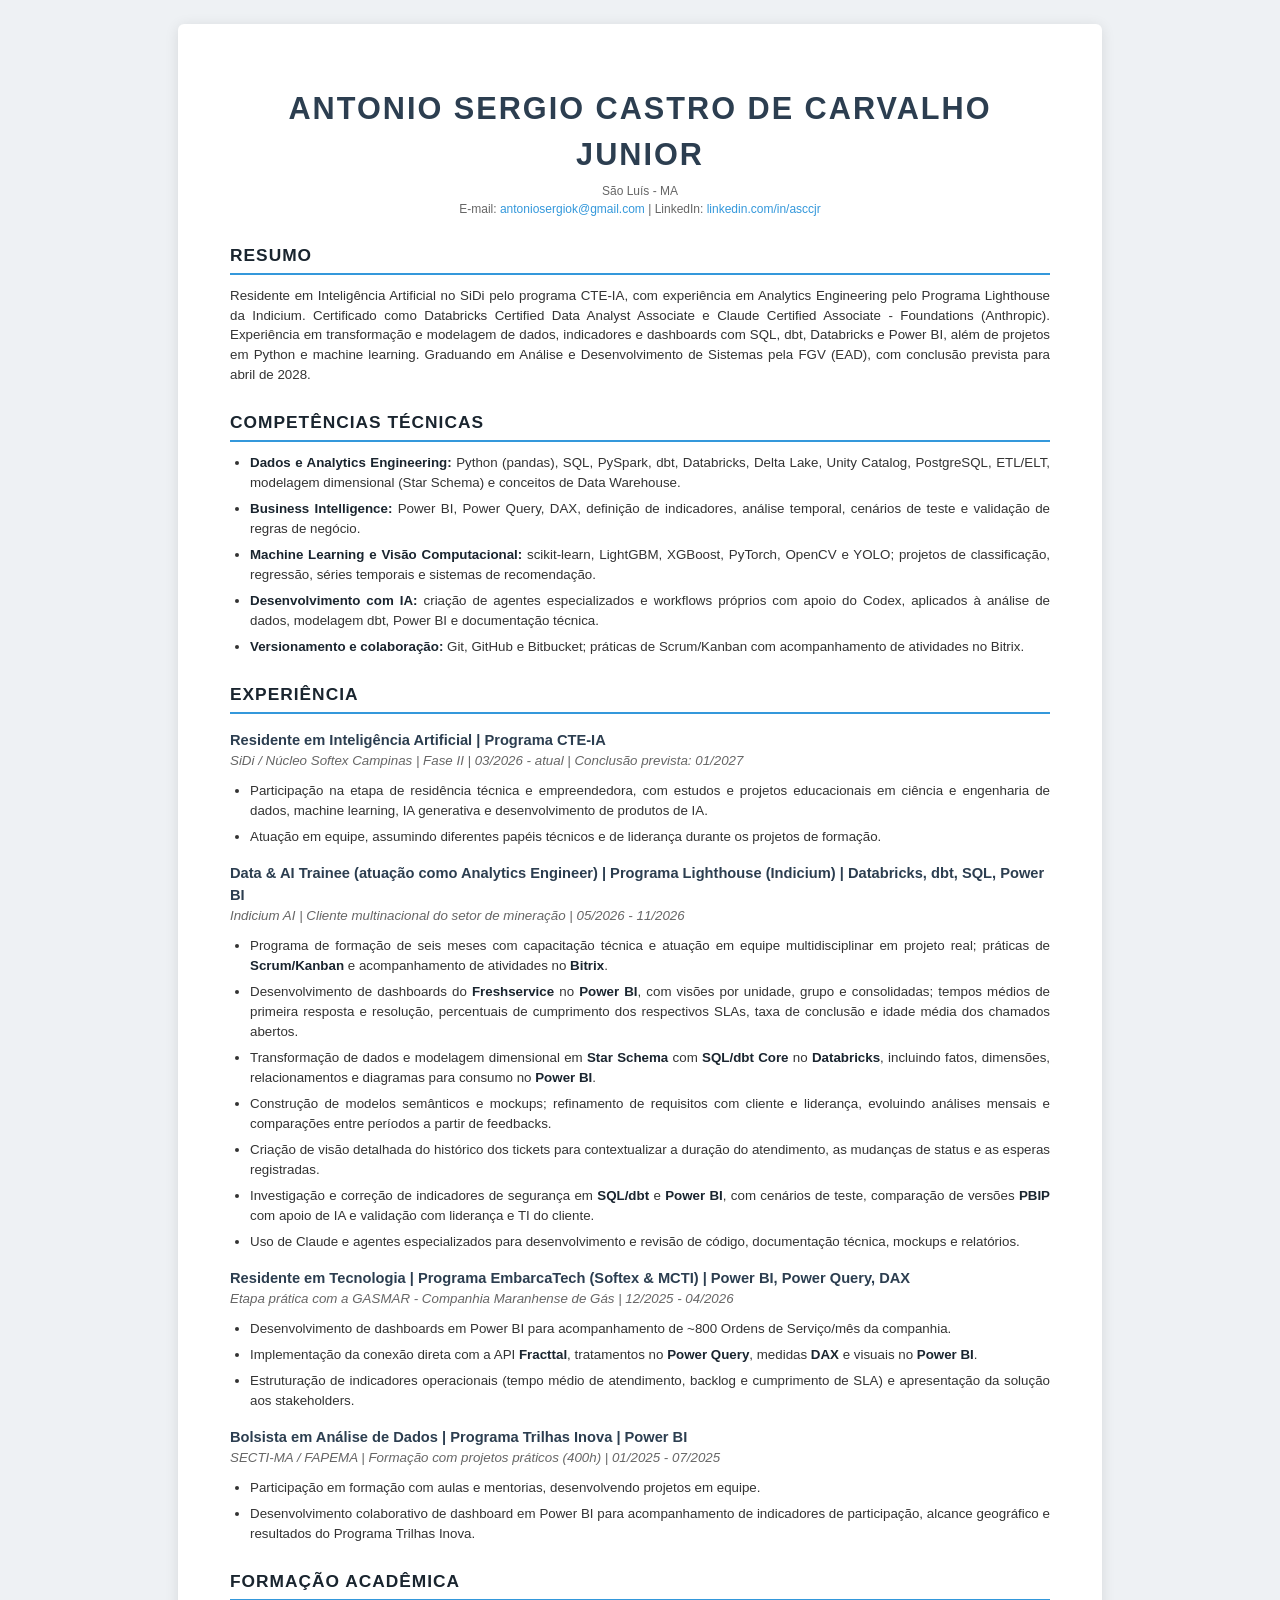
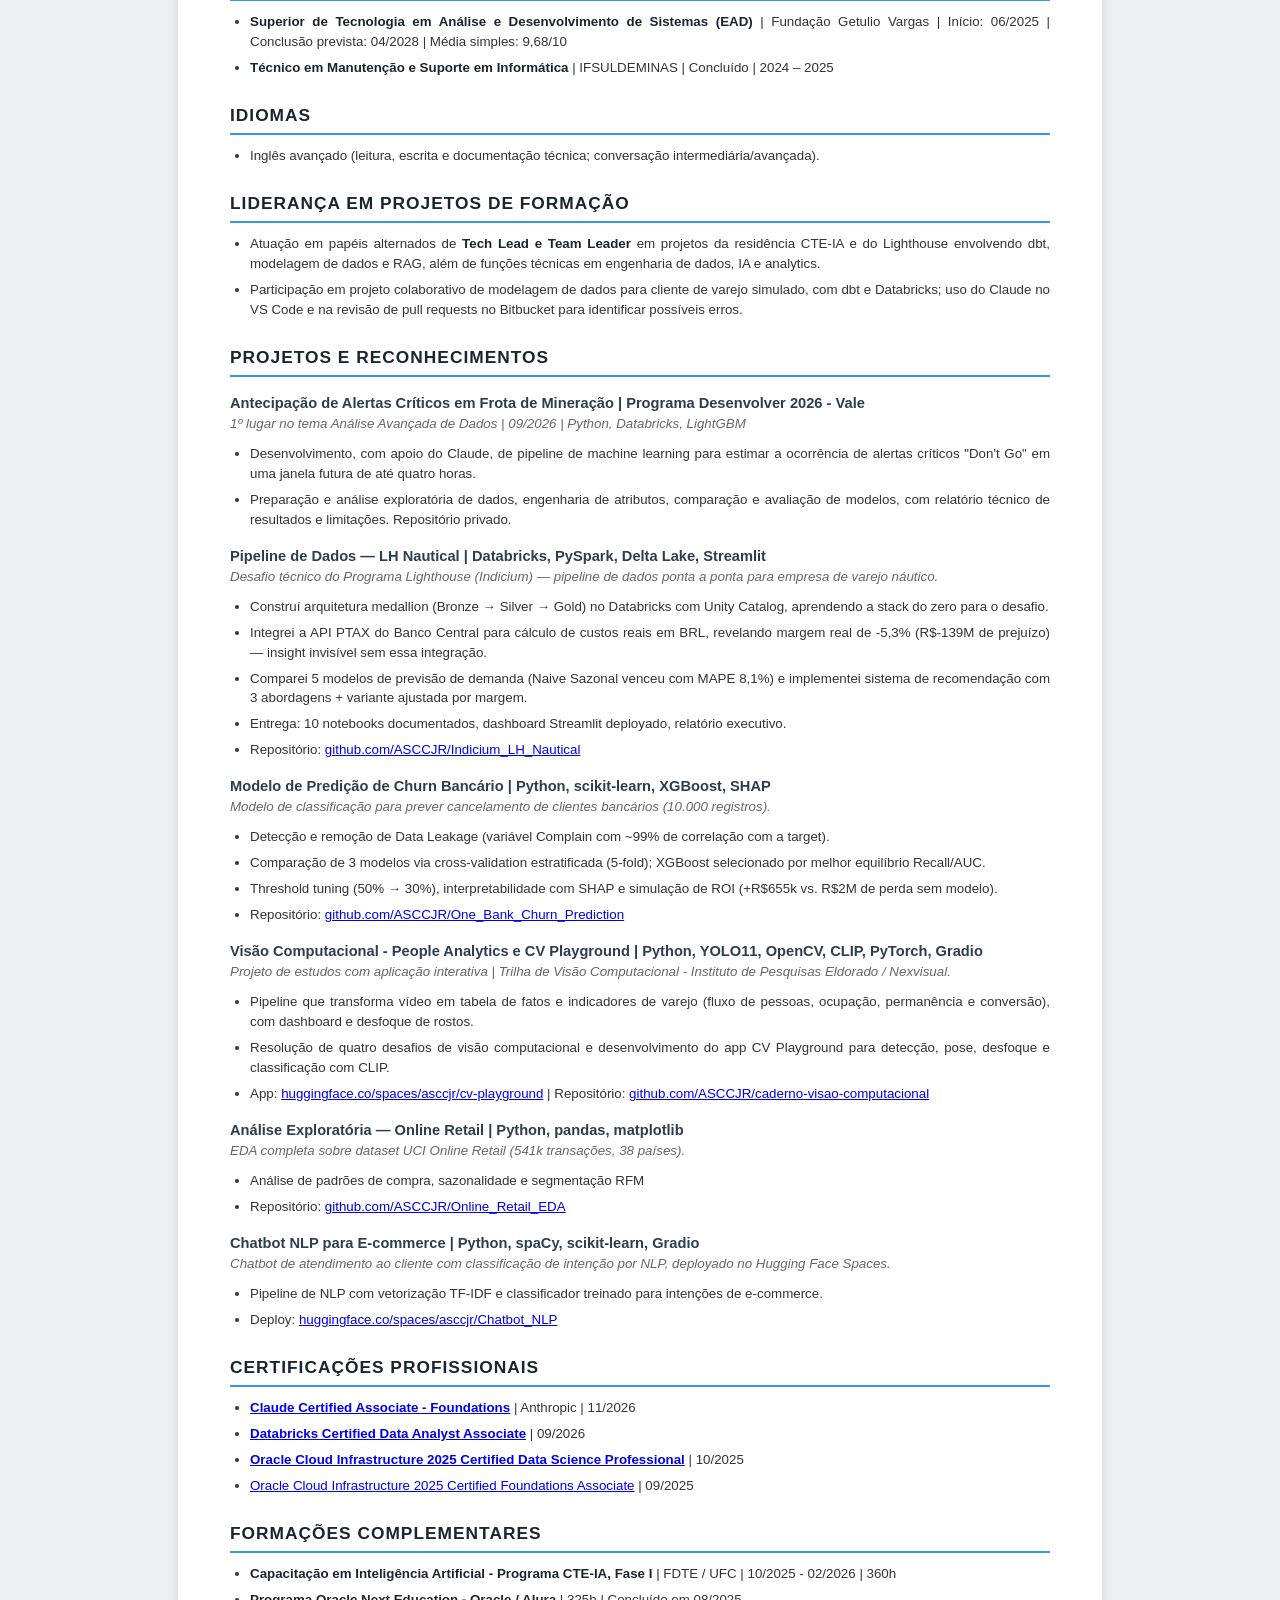
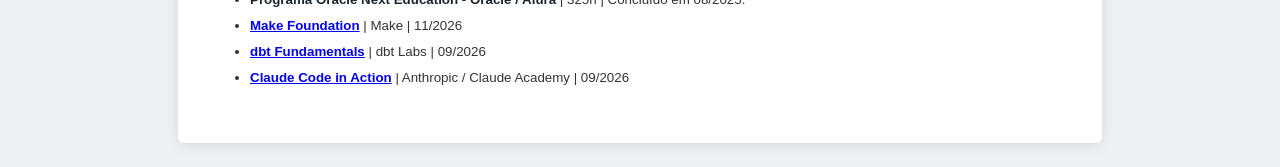
==== commit d58b9bd6: "Publica currículo no GitHub Pages" ====
--- a/index.html
+++ b/index.html
@@ -58,10 +58,10 @@
 <li>Uso de Claude e agentes especializados para desenvolvimento e revisão de código, documentação técnica, mockups e relatórios.</li>
 </ul>
 <div class="job-title">Residente em Tecnologia | Programa EmbarcaTech (Softex & MCTI) | Power BI, Power Query, DAX</div>
-<div class="job-meta">Etapa prática de BI em uma empresa do setor de energia | 12/2025 - 04/2026</div>
+<div class="job-meta">Etapa prática com a GASMAR - Companhia Maranhense de Gás | 12/2025 - 04/2026</div>
 
 <ul>
-<li>Desenvolvimento de dashboards em Power BI para acompanhamento de centenas de ordens de serviço por mês.</li>
+<li>Desenvolvimento de dashboards em Power BI para acompanhamento de ~800 Ordens de Serviço/mês da companhia.</li>
 <li>Implementação da conexão direta com a API <strong>Fracttal</strong>, tratamentos no <strong>Power Query</strong>, medidas <strong>DAX</strong> e visuais no <strong>Power BI</strong>.</li>
 <li>Estruturação de indicadores operacionais (tempo médio de atendimento, backlog e cumprimento de SLA) e apresentação da solução aos stakeholders.</li>
 </ul>
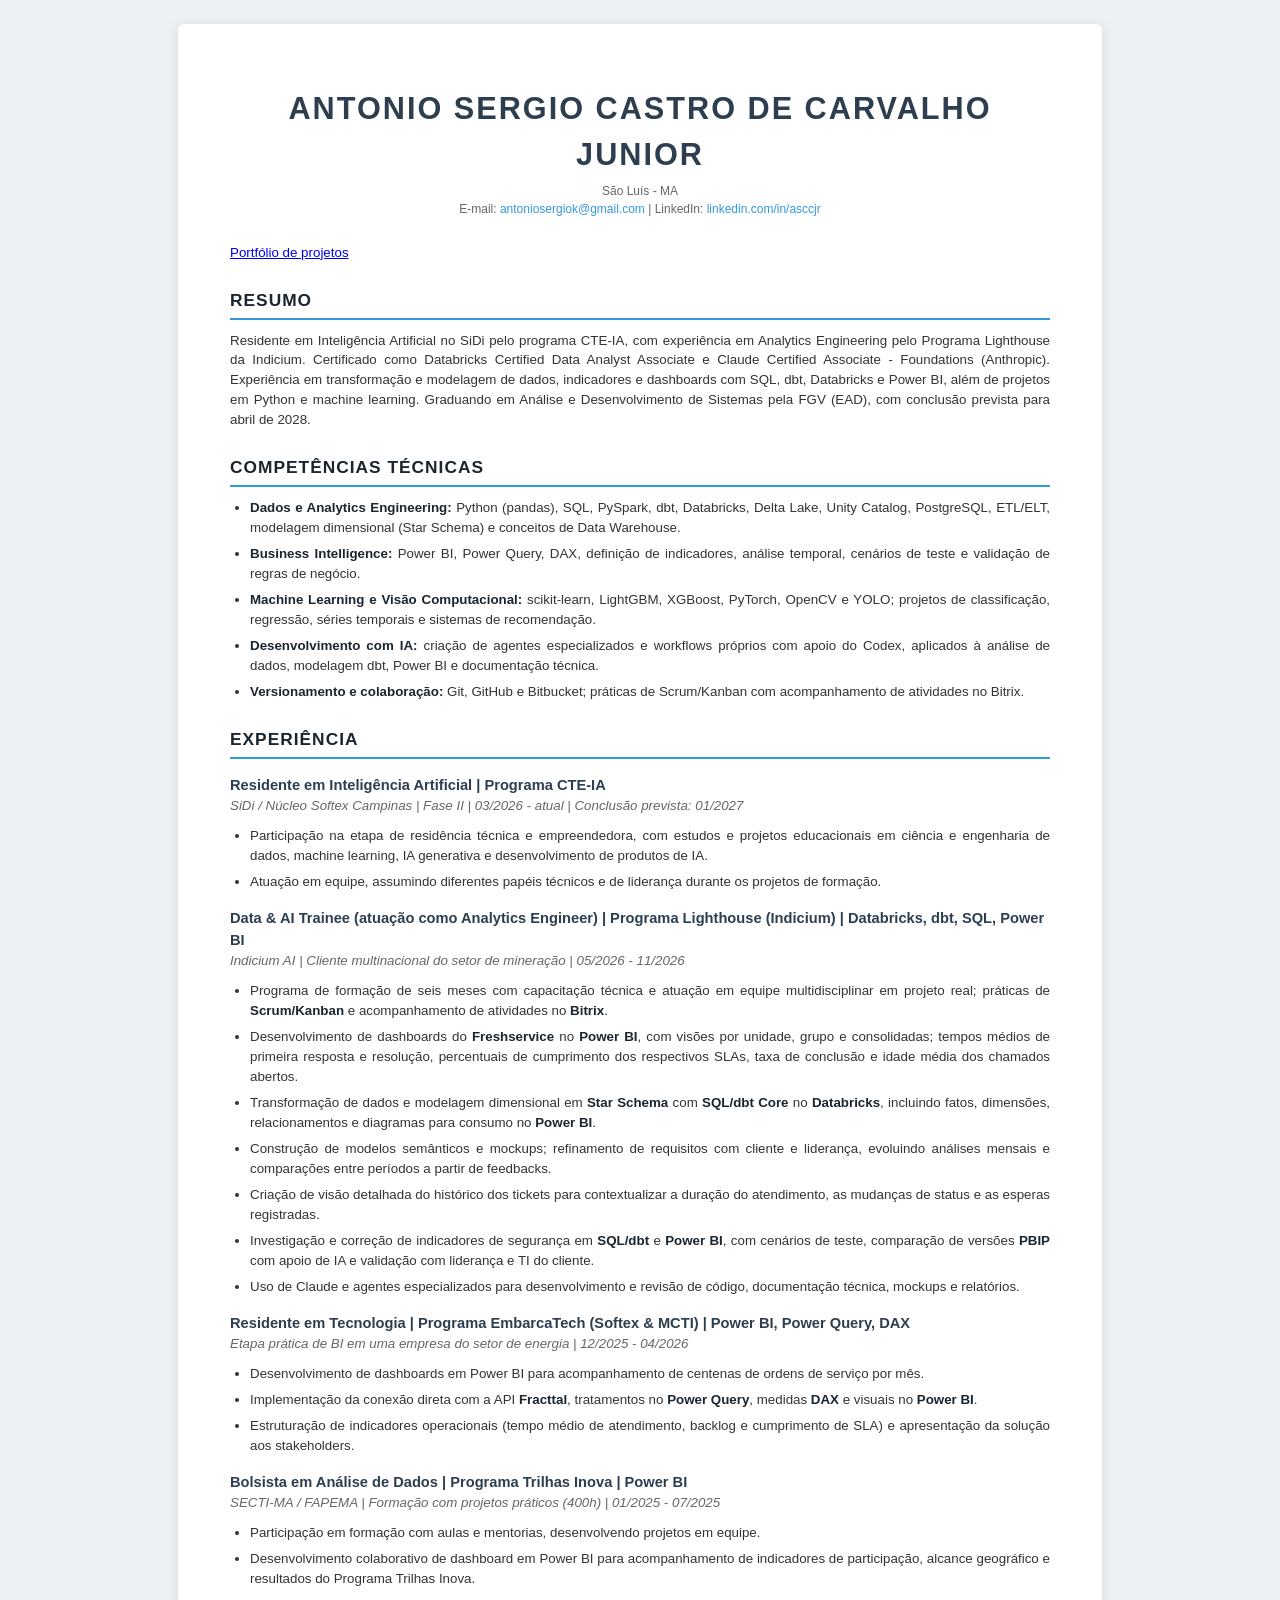
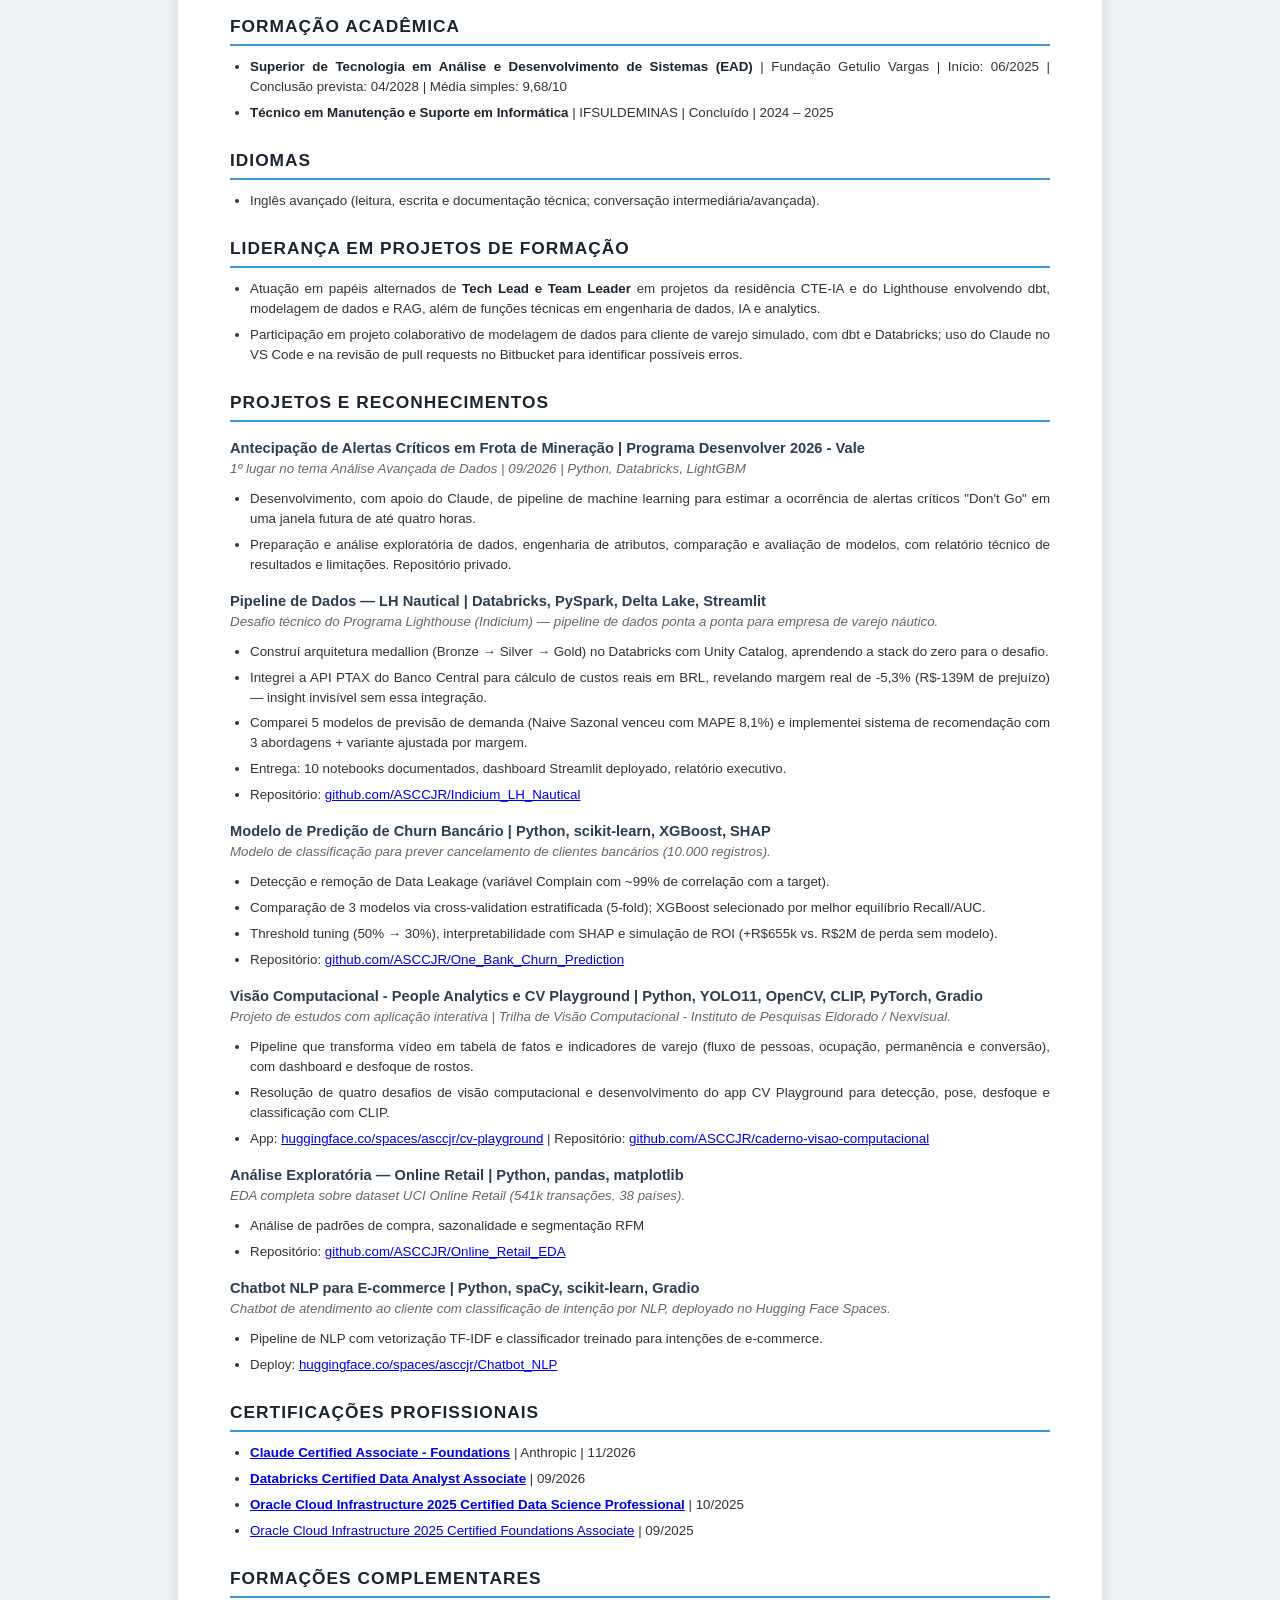
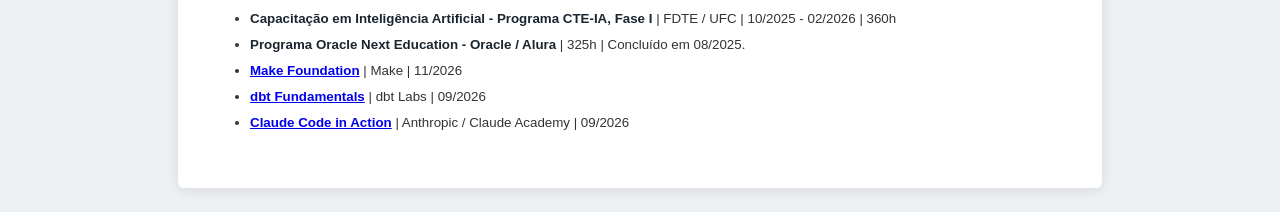
==== commit 52cc8bd4: "Publica portfólio de projetos em uma seção própria" ====
--- a/index.html
+++ b/index.html
@@ -26,6 +26,8 @@
 São Luís - MA<br>
 E-mail: <a href="mailto:antoniosergiok@gmail.com">antoniosergiok@gmail.com</a> | LinkedIn: <a href="https://linkedin.com/in/asccjr">linkedin.com/in/asccjr</a>
 </div>
+
+<p><a href="/portfolio/">Portfólio de projetos</a></p>
 
 <h2 id="resumo"><strong>RESUMO</strong></h2>
 <p>Residente em Inteligência Artificial no SiDi pelo programa CTE-IA, com experiência em Analytics Engineering pelo Programa Lighthouse da Indicium. Certificado como Databricks Certified Data Analyst Associate e Claude Certified Associate - Foundations (Anthropic). Experiência em transformação e modelagem de dados, indicadores e dashboards com SQL, dbt, Databricks e Power BI, além de projetos em Python e machine learning. Graduando em Análise e Desenvolvimento de Sistemas pela FGV (EAD), com conclusão prevista para abril de 2028.</p>
@@ -58,10 +60,10 @@
 <li>Uso de Claude e agentes especializados para desenvolvimento e revisão de código, documentação técnica, mockups e relatórios.</li>
 </ul>
 <div class="job-title">Residente em Tecnologia | Programa EmbarcaTech (Softex & MCTI) | Power BI, Power Query, DAX</div>
-<div class="job-meta">Etapa prática com a GASMAR - Companhia Maranhense de Gás | 12/2025 - 04/2026</div>
+<div class="job-meta">Etapa prática de BI em uma empresa do setor de energia | 12/2025 - 04/2026</div>
 
 <ul>
-<li>Desenvolvimento de dashboards em Power BI para acompanhamento de ~800 Ordens de Serviço/mês da companhia.</li>
+<li>Desenvolvimento de dashboards em Power BI para acompanhamento de centenas de ordens de serviço por mês.</li>
 <li>Implementação da conexão direta com a API <strong>Fracttal</strong>, tratamentos no <strong>Power Query</strong>, medidas <strong>DAX</strong> e visuais no <strong>Power BI</strong>.</li>
 <li>Estruturação de indicadores operacionais (tempo médio de atendimento, backlog e cumprimento de SLA) e apresentação da solução aos stakeholders.</li>
 </ul>
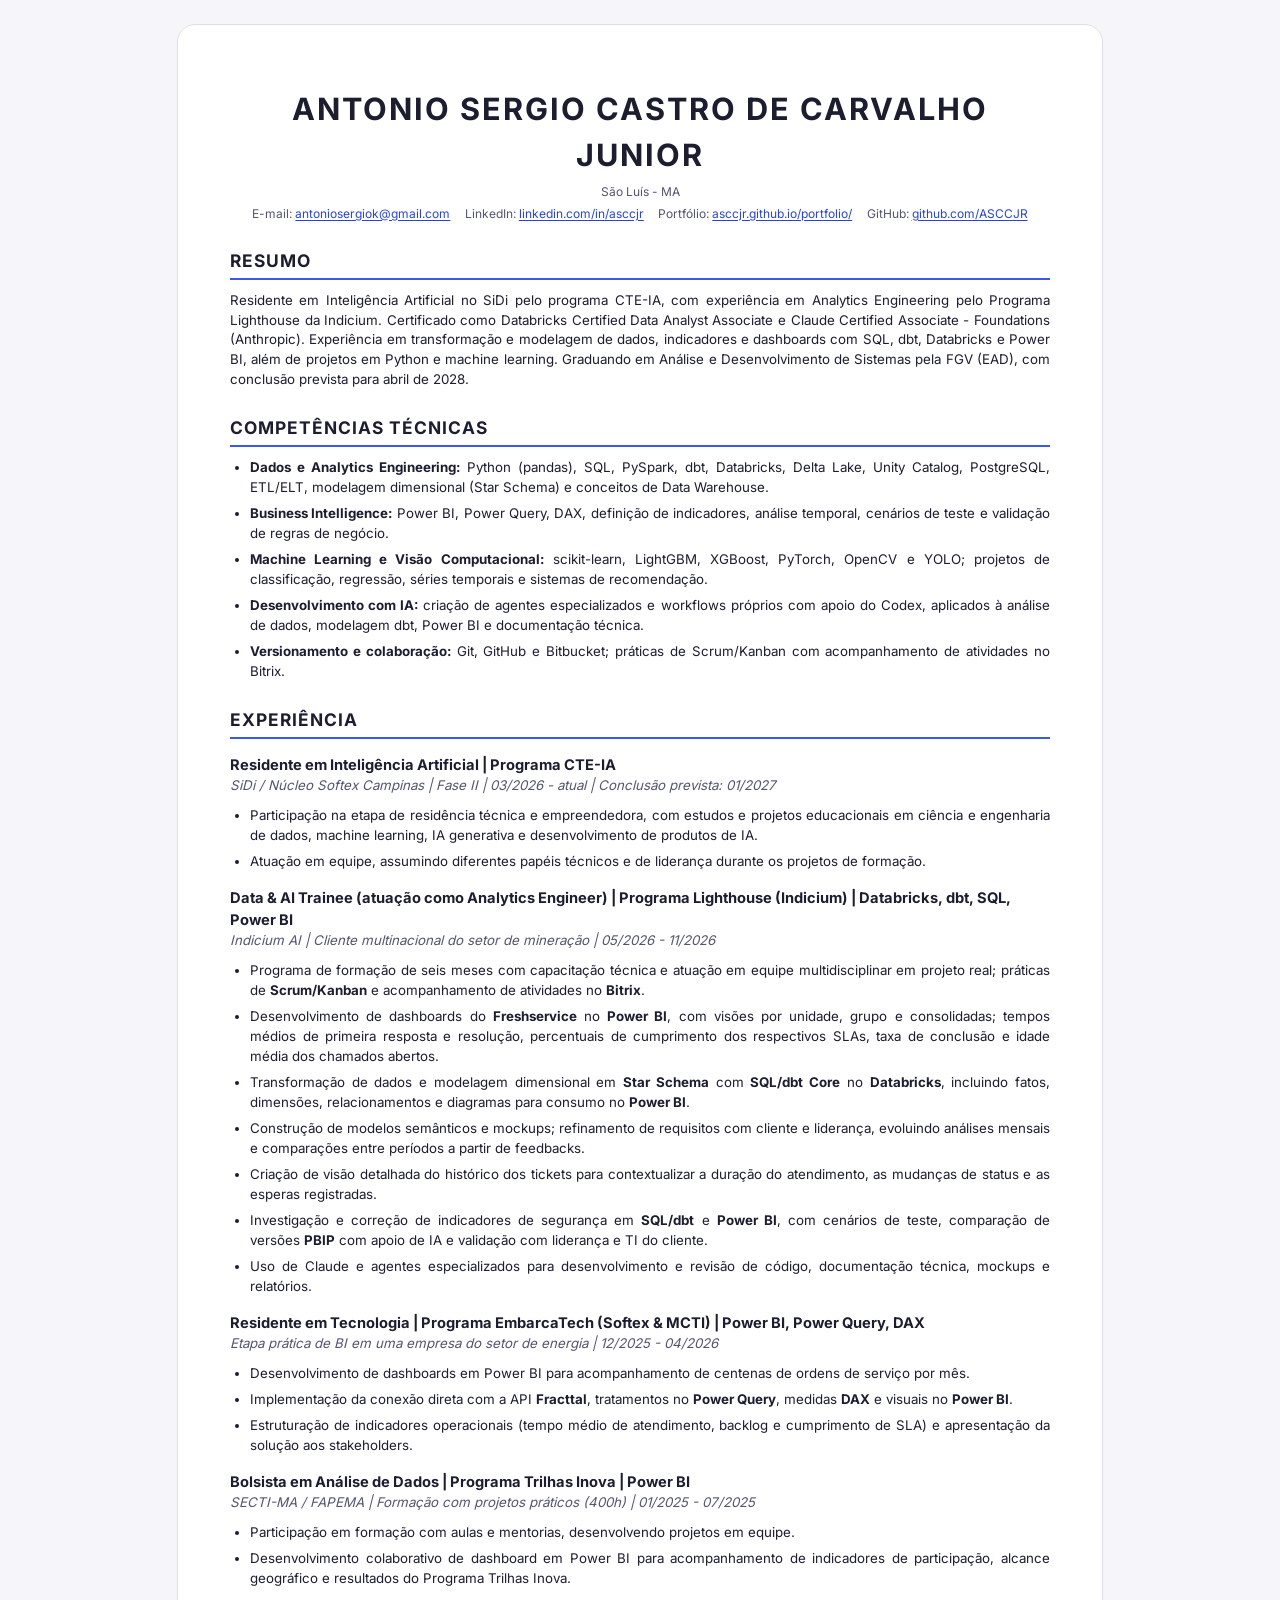
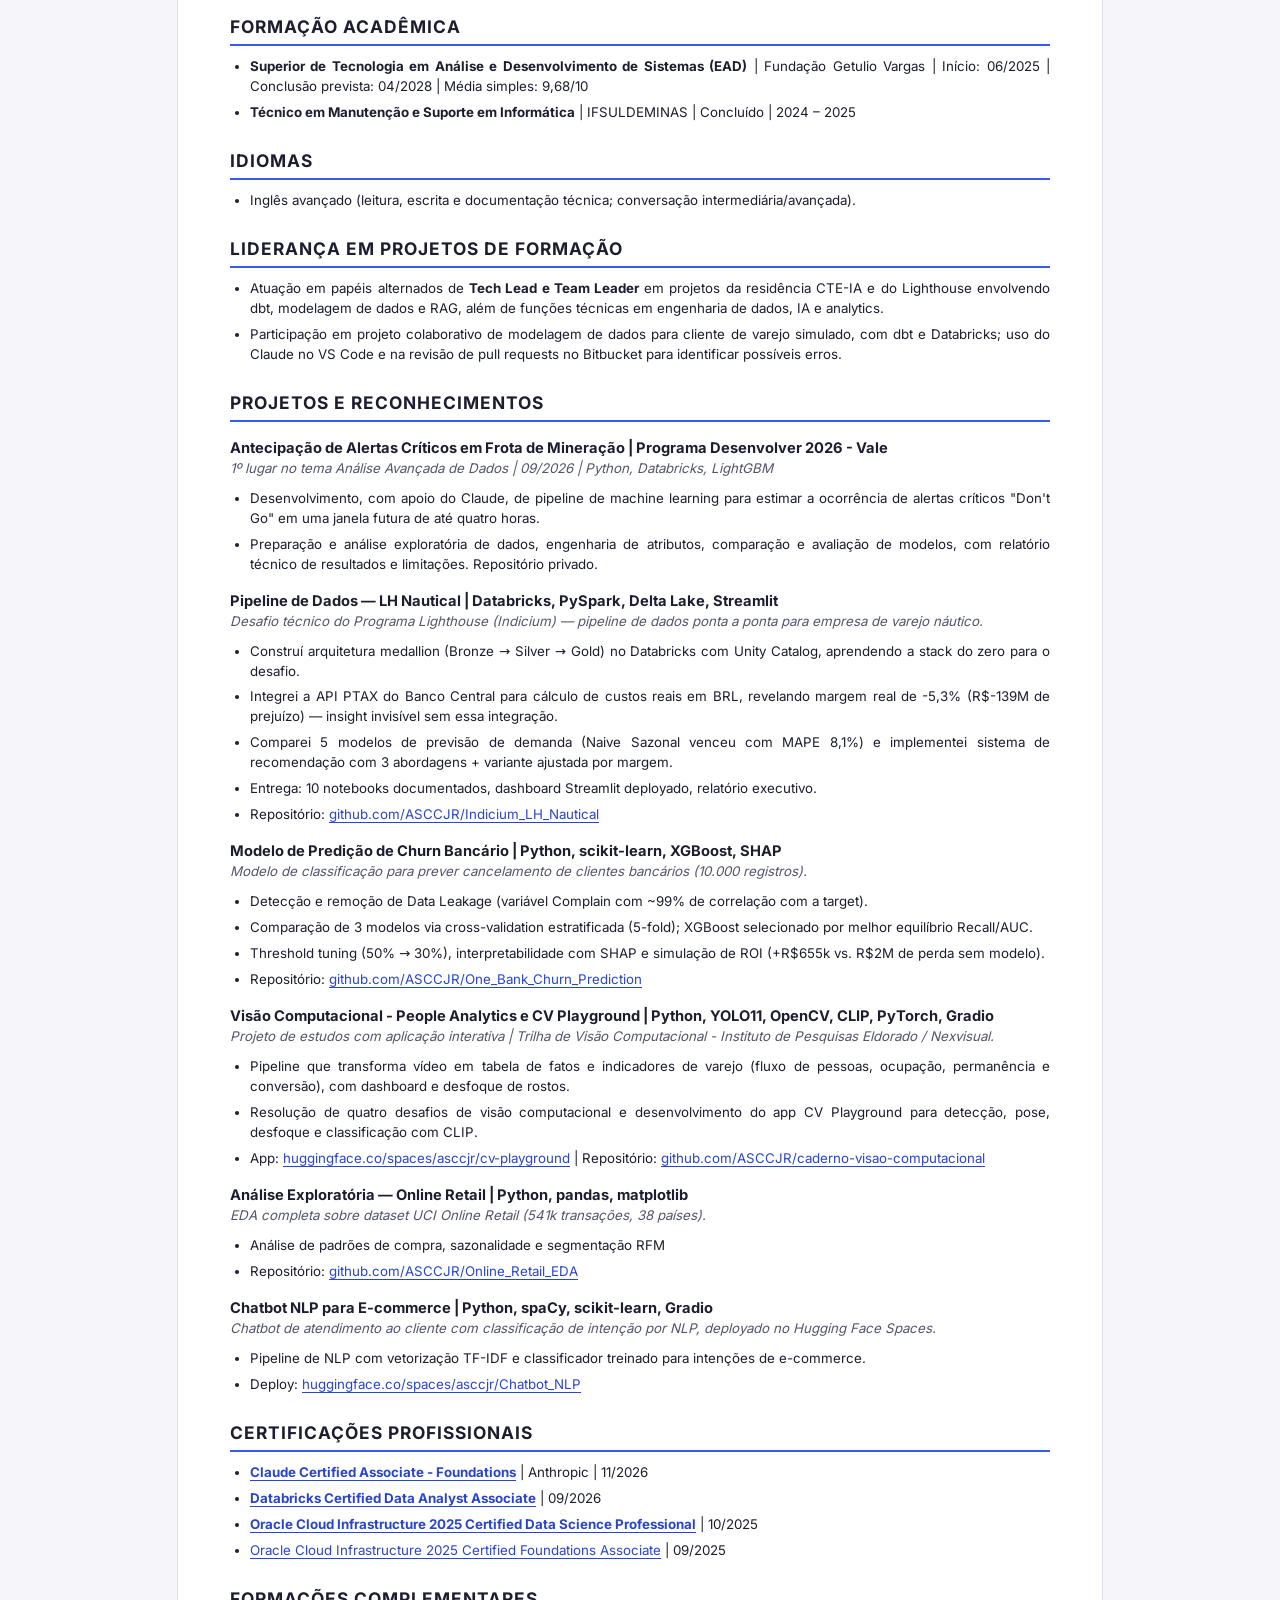
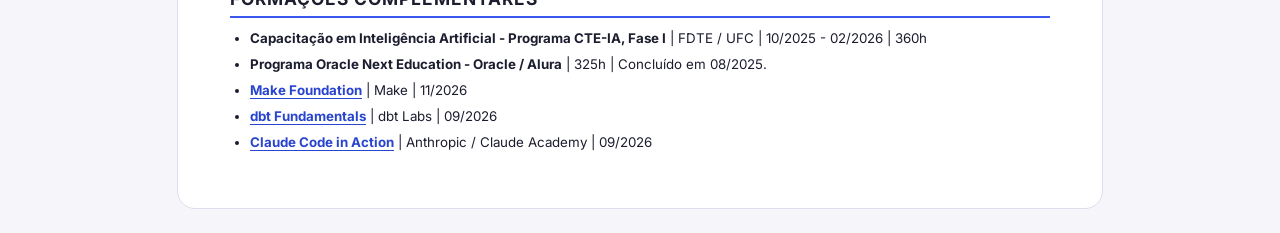
==== commit adbc9ad4: "Alinha o currículo público e registra o padrão visual" ====
--- a/index.html
+++ b/index.html
@@ -7,15 +7,66 @@
   <meta name="description" content="Currículo de Antonio Sergio: dados, IA, Analytics Engineering, residência CTE-IA e projetos de machine learning.">
   <link rel="stylesheet" href="style.css">
   <style>
-    body { background: #eef1f4; margin: 0; padding: 24px; }
+    @font-face {
+      font-family: Inter;
+      src: url("portfolio/assets/inter-latin-wght-normal.woff2") format("woff2");
+      font-style: normal;
+      font-weight: 100 900;
+      font-display: swap;
+    }
+
+    :root {
+      --ink: #1c1d2f;
+      --muted: #53556d;
+      --canvas: #f6f6fa;
+      --paper: #fff;
+      --line: #dfdfeb;
+      --blue: #3a58ee;
+      --link: #2945cf;
+    }
+
+    body {
+      margin: 0;
+      padding: 24px;
+      background: var(--canvas);
+      color: var(--ink);
+      font-family: Inter, system-ui, sans-serif;
+    }
+
     .page {
-      max-width: 820px; margin: 0 auto; background: #fff;
-      padding: 40px 52px; box-shadow: 0 2px 14px rgba(0,0,0,.10); border-radius: 6px;
-    }
-    @media (max-width: 600px) { .page { padding: 26px 20px; } }
+      max-width: 820px;
+      margin: 0 auto;
+      padding: 40px 52px;
+      background: var(--paper);
+      border: 1px solid var(--line);
+      border-radius: 18px;
+    }
+
+    h1, h2, strong, .job-title { color: var(--ink); }
+    h1 { font-size: clamp(1.2rem, 4vw, 23pt); }
+    h2 { border-color: var(--blue); }
+    .contact-info, .job-meta { color: var(--muted); }
+    .contact-links {
+      display: flex;
+      flex-wrap: wrap;
+      justify-content: center;
+      gap: .35rem .9rem;
+      margin-top: .25rem;
+    }
+    .contact-links > span { overflow-wrap: anywhere; }
+    a, .contact-info a { color: var(--link); text-decoration: underline; text-underline-offset: .2em; }
+    a:focus-visible { outline: 2px solid var(--blue); outline-offset: 3px; }
+
+    @media (max-width: 600px) {
+      body { padding: 12px; }
+      .page { padding: 26px 20px; }
+    }
+
     @media print {
       body { background: #fff; padding: 0; }
-      .page { box-shadow: none; max-width: none; padding: 0; border-radius: 0; }
+      .page { max-width: none; padding: 0; border: 0; border-radius: 0; }
+      h1 { font-size: 23pt; }
+      a, .contact-info a { color: #333; }
     }
   </style>
 </head>
@@ -23,11 +74,14 @@
 <div class="page">
 <h1 id="antonio-sergio-castro-de-carvalho-junior">ANTONIO SERGIO CASTRO DE CARVALHO JUNIOR</h1>
 <div class="contact-info">
-São Luís - MA<br>
-E-mail: <a href="mailto:antoniosergiok@gmail.com">antoniosergiok@gmail.com</a> | LinkedIn: <a href="https://linkedin.com/in/asccjr">linkedin.com/in/asccjr</a>
+  <div>São Luís - MA</div>
+  <div class="contact-links">
+    <span>E-mail: <a href="mailto:antoniosergiok@gmail.com">antoniosergiok@gmail.com</a></span>
+    <span>LinkedIn: <a href="https://www.linkedin.com/in/asccjr/">linkedin.com/in/asccjr</a></span>
+    <span>Portfólio: <a href="/portfolio/">asccjr.github.io/portfolio/</a></span>
+    <span>GitHub: <a href="https://github.com/ASCCJR">github.com/ASCCJR</a></span>
+  </div>
 </div>
-
-<p><a href="/portfolio/">Portfólio de projetos</a></p>
 
 <h2 id="resumo"><strong>RESUMO</strong></h2>
 <p>Residente em Inteligência Artificial no SiDi pelo programa CTE-IA, com experiência em Analytics Engineering pelo Programa Lighthouse da Indicium. Certificado como Databricks Certified Data Analyst Associate e Claude Certified Associate - Foundations (Anthropic). Experiência em transformação e modelagem de dados, indicadores e dashboards com SQL, dbt, Databricks e Power BI, além de projetos em Python e machine learning. Graduando em Análise e Desenvolvimento de Sistemas pela FGV (EAD), com conclusão prevista para abril de 2028.</p>
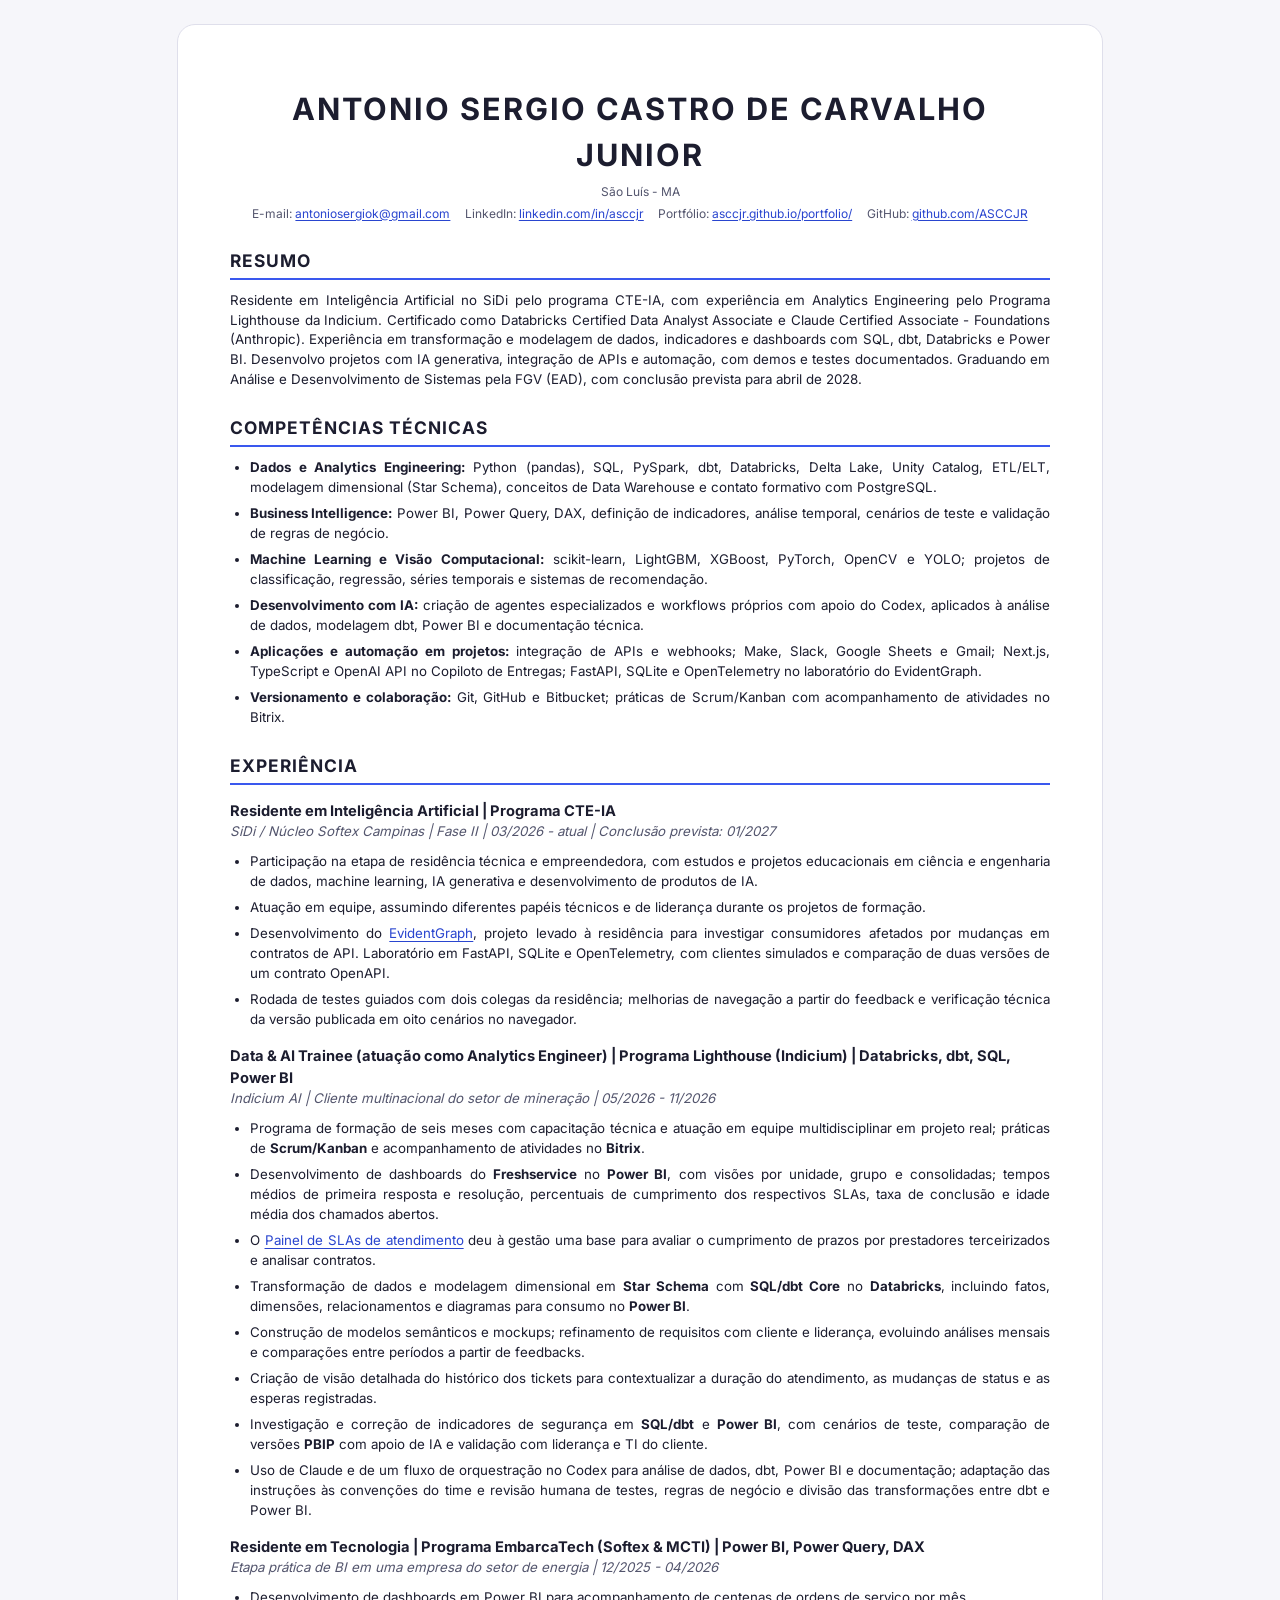
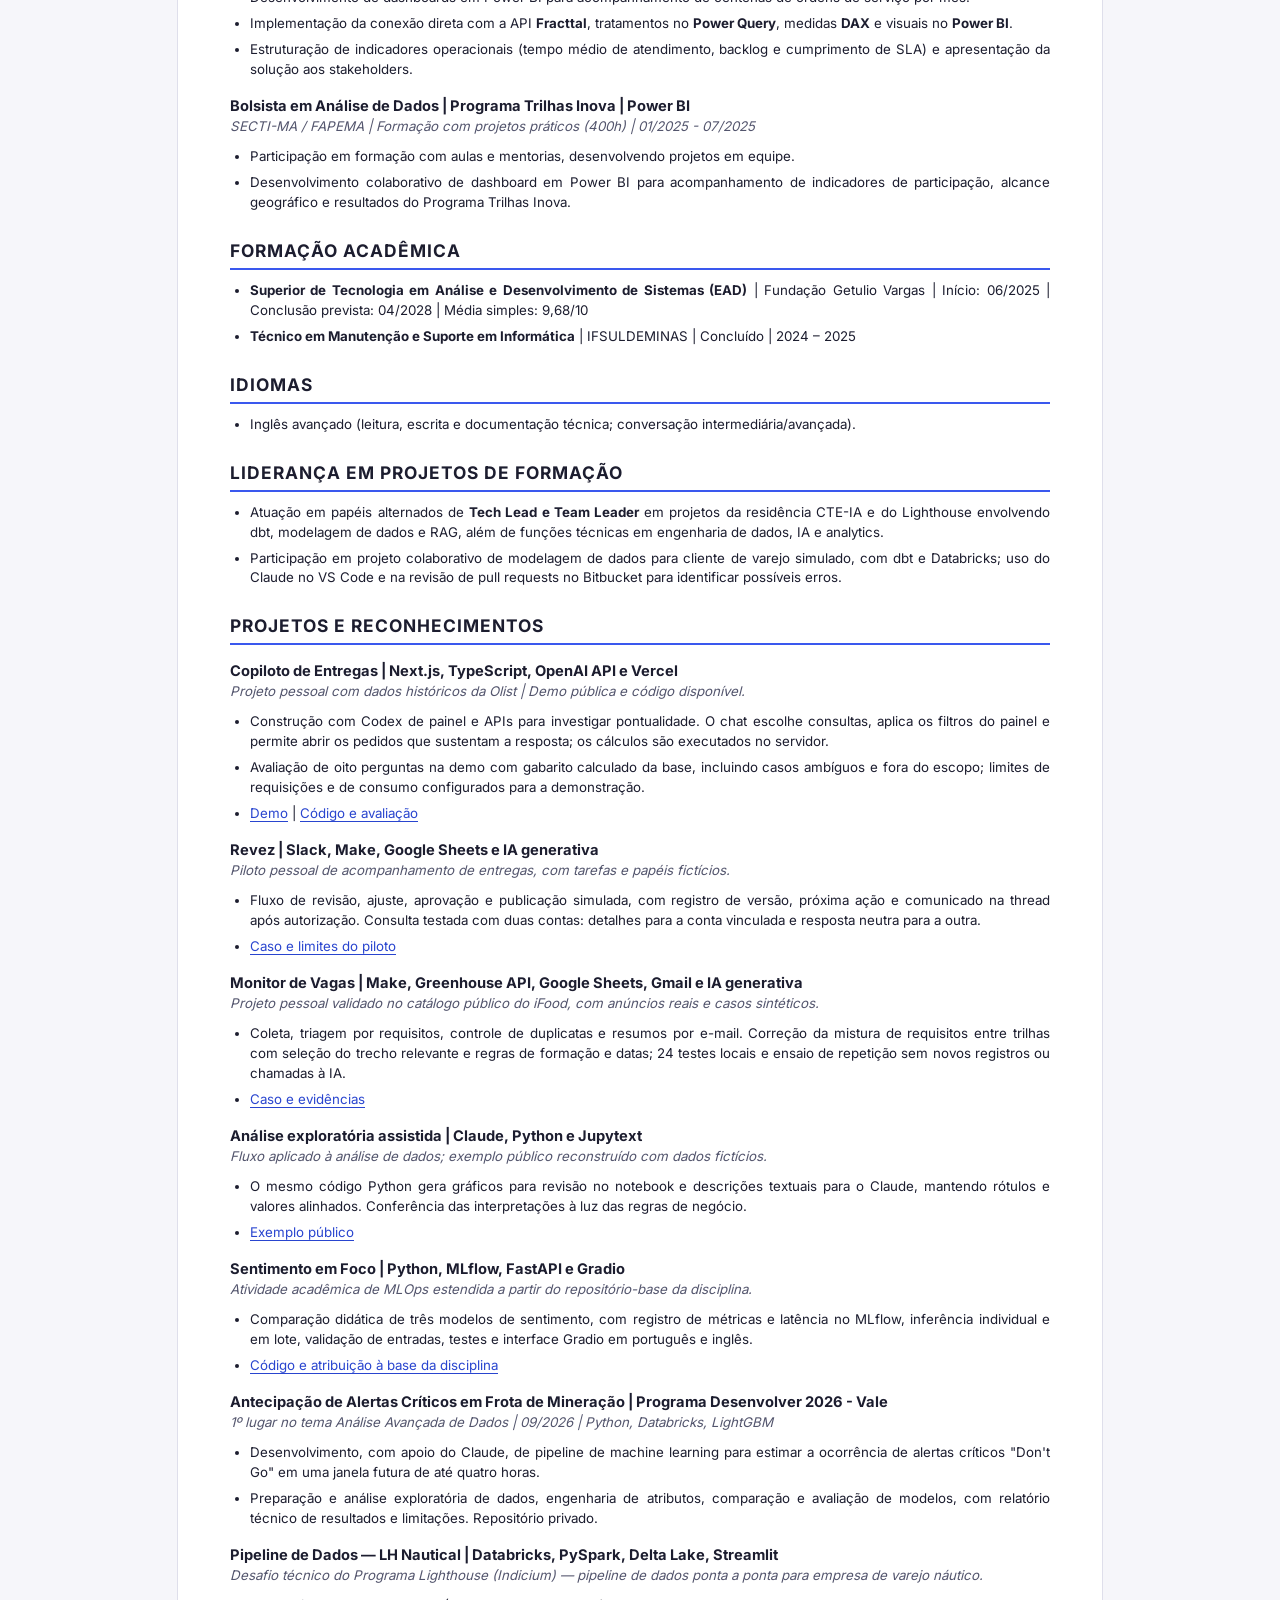
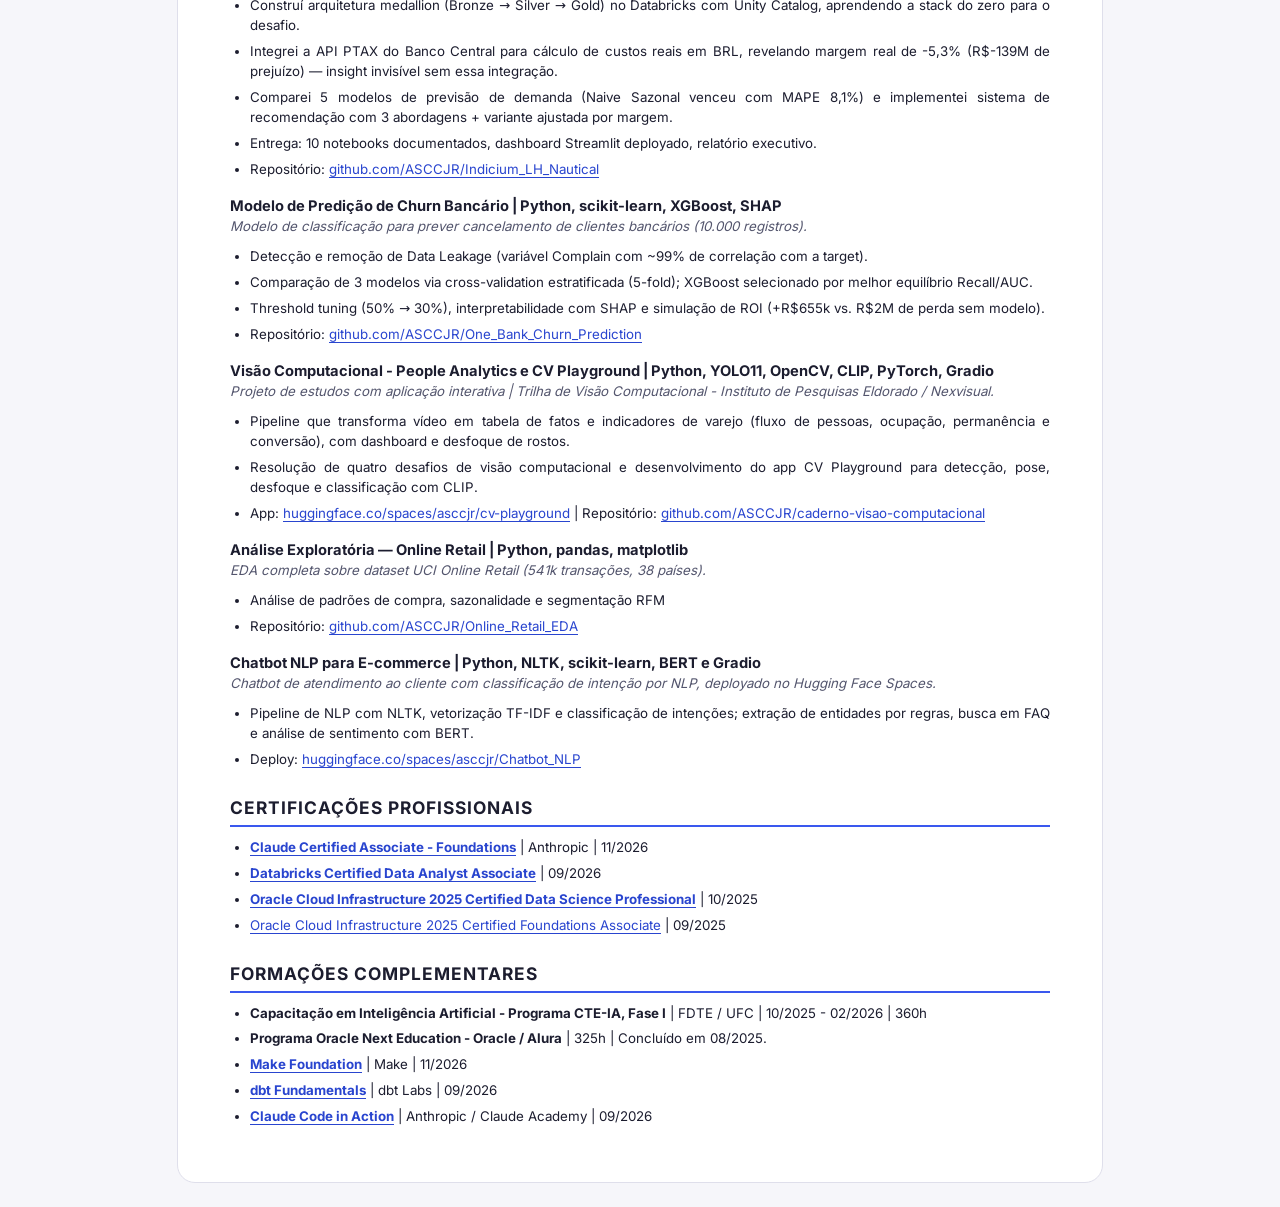
==== commit df17c9dc: "Atualiza currículo com projetos e evidências de novembro de 2026" ====
--- a/index.html
+++ b/index.html
@@ -4,7 +4,7 @@
   <meta charset="UTF-8">
   <meta name="viewport" content="width=device-width, initial-scale=1.0">
   <title>Antonio Sergio Castro de Carvalho Junior — Currículo</title>
-  <meta name="description" content="Currículo de Antonio Sergio: dados, IA, Analytics Engineering, residência CTE-IA e projetos de machine learning.">
+  <meta name="description" content="Currículo de Antonio Sergio: dados, IA, Analytics Engineering, residência CTE-IA, aplicações com IA e automação.">
   <link rel="stylesheet" href="style.css">
   <style>
     @font-face {
@@ -73,49 +73,41 @@
 <body>
 <div class="page">
 <h1 id="antonio-sergio-castro-de-carvalho-junior">ANTONIO SERGIO CASTRO DE CARVALHO JUNIOR</h1>
-<div class="contact-info">
-  <div>São Luís - MA</div>
-  <div class="contact-links">
-    <span>E-mail: <a href="mailto:antoniosergiok@gmail.com">antoniosergiok@gmail.com</a></span>
-    <span>LinkedIn: <a href="https://www.linkedin.com/in/asccjr/">linkedin.com/in/asccjr</a></span>
-    <span>Portfólio: <a href="/portfolio/">asccjr.github.io/portfolio/</a></span>
-    <span>GitHub: <a href="https://github.com/ASCCJR">github.com/ASCCJR</a></span>
-  </div>
-</div>
-
+<div class="contact-info"><div>São Luís - MA</div><div class="contact-links"><span>E-mail: <a href="mailto:antoniosergiok@gmail.com">antoniosergiok@gmail.com</a></span><span>LinkedIn: <a href="https://www.linkedin.com/in/asccjr/">linkedin.com/in/asccjr</a></span><span>Portfólio: <a href="https://asccjr.github.io/portfolio/">asccjr.github.io/portfolio/</a></span><span>GitHub: <a href="https://github.com/ASCCJR">github.com/ASCCJR</a></span></div></div>
 <h2 id="resumo"><strong>RESUMO</strong></h2>
-<p>Residente em Inteligência Artificial no SiDi pelo programa CTE-IA, com experiência em Analytics Engineering pelo Programa Lighthouse da Indicium. Certificado como Databricks Certified Data Analyst Associate e Claude Certified Associate - Foundations (Anthropic). Experiência em transformação e modelagem de dados, indicadores e dashboards com SQL, dbt, Databricks e Power BI, além de projetos em Python e machine learning. Graduando em Análise e Desenvolvimento de Sistemas pela FGV (EAD), com conclusão prevista para abril de 2028.</p>
+<p>Residente em Inteligência Artificial no SiDi pelo programa CTE-IA, com experiência em Analytics Engineering pelo Programa Lighthouse da Indicium. Certificado como Databricks Certified Data Analyst Associate e Claude Certified Associate - Foundations (Anthropic). Experiência em transformação e modelagem de dados, indicadores e dashboards com SQL, dbt, Databricks e Power BI. Desenvolvo projetos com IA generativa, integração de APIs e automação, com demos e testes documentados. Graduando em Análise e Desenvolvimento de Sistemas pela FGV (EAD), com conclusão prevista para abril de 2028.</p>
 <h2 id="competencias-tecnicas"><strong>COMPETÊNCIAS TÉCNICAS</strong></h2>
 <ul>
-<li><strong>Dados e Analytics Engineering:</strong> Python (pandas), SQL, PySpark, dbt, Databricks, Delta Lake, Unity Catalog, PostgreSQL, ETL/ELT, modelagem dimensional (Star Schema) e conceitos de Data Warehouse.</li>
+<li><strong>Dados e Analytics Engineering:</strong> Python (pandas), SQL, PySpark, dbt, Databricks, Delta Lake, Unity Catalog, ETL/ELT, modelagem dimensional (Star Schema), conceitos de Data Warehouse e contato formativo com PostgreSQL.</li>
 <li><strong>Business Intelligence:</strong> Power BI, Power Query, DAX, definição de indicadores, análise temporal, cenários de teste e validação de regras de negócio.</li>
 <li><strong>Machine Learning e Visão Computacional:</strong> scikit-learn, LightGBM, XGBoost, PyTorch, OpenCV e YOLO; projetos de classificação, regressão, séries temporais e sistemas de recomendação.</li>
 <li><strong>Desenvolvimento com IA:</strong> criação de agentes especializados e workflows próprios com apoio do Codex, aplicados à análise de dados, modelagem dbt, Power BI e documentação técnica.</li>
+<li><strong>Aplicações e automação em projetos:</strong> integração de APIs e webhooks; Make, Slack, Google Sheets e Gmail; Next.js, TypeScript e OpenAI API no Copiloto de Entregas; FastAPI, SQLite e OpenTelemetry no laboratório do EvidentGraph.</li>
 <li><strong>Versionamento e colaboração:</strong> Git, GitHub e Bitbucket; práticas de Scrum/Kanban com acompanhamento de atividades no Bitrix.</li>
 </ul>
 <h2 id="experiencia"><strong>EXPERIÊNCIA</strong></h2>
 <div class="job-title">Residente em Inteligência Artificial | Programa CTE-IA</div>
 <div class="job-meta">SiDi / Núcleo Softex Campinas | Fase II | 03/2026 - atual | Conclusão prevista: 01/2027</div>
-
 <ul>
 <li>Participação na etapa de residência técnica e empreendedora, com estudos e projetos educacionais em ciência e engenharia de dados, machine learning, IA generativa e desenvolvimento de produtos de IA.</li>
 <li>Atuação em equipe, assumindo diferentes papéis técnicos e de liderança durante os projetos de formação.</li>
-</ul>
-<div class="job-title">Data & AI Trainee (atuação como Analytics Engineer) | Programa Lighthouse (Indicium) | Databricks, dbt, SQL, Power BI</div>
+<li>Desenvolvimento do <a href="https://evidentgraph.github.io/evidence-graph/caso-stripe/">EvidentGraph</a>, projeto levado à residência para investigar consumidores afetados por mudanças em contratos de API. Laboratório em FastAPI, SQLite e OpenTelemetry, com clientes simulados e comparação de duas versões de um contrato OpenAPI.</li>
+<li>Rodada de testes guiados com dois colegas da residência; melhorias de navegação a partir do feedback e verificação técnica da versão publicada em oito cenários no navegador.</li>
+</ul>
+<div class="job-title">Data &amp; AI Trainee (atuação como Analytics Engineer) | Programa Lighthouse (Indicium) | Databricks, dbt, SQL, Power BI</div>
 <div class="job-meta">Indicium AI | Cliente multinacional do setor de mineração | 05/2026 - 11/2026</div>
-
 <ul>
 <li>Programa de formação de seis meses com capacitação técnica e atuação em equipe multidisciplinar em projeto real; práticas de <strong>Scrum/Kanban</strong> e acompanhamento de atividades no <strong>Bitrix</strong>.</li>
 <li>Desenvolvimento de dashboards do <strong>Freshservice</strong> no <strong>Power BI</strong>, com visões por unidade, grupo e consolidadas; tempos médios de primeira resposta e resolução, percentuais de cumprimento dos respectivos SLAs, taxa de conclusão e idade média dos chamados abertos.</li>
+<li>O <a href="https://asccjr.github.io/portfolio/painel-de-slas/">Painel de SLAs de atendimento</a> deu à gestão uma base para avaliar o cumprimento de prazos por prestadores terceirizados e analisar contratos.</li>
 <li>Transformação de dados e modelagem dimensional em <strong>Star Schema</strong> com <strong>SQL/dbt Core</strong> no <strong>Databricks</strong>, incluindo fatos, dimensões, relacionamentos e diagramas para consumo no <strong>Power BI</strong>.</li>
 <li>Construção de modelos semânticos e mockups; refinamento de requisitos com cliente e liderança, evoluindo análises mensais e comparações entre períodos a partir de feedbacks.</li>
 <li>Criação de visão detalhada do histórico dos tickets para contextualizar a duração do atendimento, as mudanças de status e as esperas registradas.</li>
 <li>Investigação e correção de indicadores de segurança em <strong>SQL/dbt</strong> e <strong>Power BI</strong>, com cenários de teste, comparação de versões <strong>PBIP</strong> com apoio de IA e validação com liderança e TI do cliente.</li>
-<li>Uso de Claude e agentes especializados para desenvolvimento e revisão de código, documentação técnica, mockups e relatórios.</li>
-</ul>
-<div class="job-title">Residente em Tecnologia | Programa EmbarcaTech (Softex & MCTI) | Power BI, Power Query, DAX</div>
+<li>Uso de Claude e de um fluxo de orquestração no Codex para análise de dados, dbt, Power BI e documentação; adaptação das instruções às convenções do time e revisão humana de testes, regras de negócio e divisão das transformações entre dbt e Power BI.</li>
+</ul>
+<div class="job-title">Residente em Tecnologia | Programa EmbarcaTech (Softex &amp; MCTI) | Power BI, Power Query, DAX</div>
 <div class="job-meta">Etapa prática de BI em uma empresa do setor de energia | 12/2025 - 04/2026</div>
-
 <ul>
 <li>Desenvolvimento de dashboards em Power BI para acompanhamento de centenas de ordens de serviço por mês.</li>
 <li>Implementação da conexão direta com a API <strong>Fracttal</strong>, tratamentos no <strong>Power Query</strong>, medidas <strong>DAX</strong> e visuais no <strong>Power BI</strong>.</li>
@@ -123,7 +115,6 @@
 </ul>
 <div class="job-title">Bolsista em Análise de Dados | Programa Trilhas Inova | Power BI</div>
 <div class="job-meta">SECTI-MA / FAPEMA | Formação com projetos práticos (400h) | 01/2025 - 07/2025</div>
-
 <ul>
 <li>Participação em formação com aulas e mentorias, desenvolvendo projetos em equipe.</li>
 <li>Desenvolvimento colaborativo de dashboard em Power BI para acompanhamento de indicadores de participação, alcance geográfico e resultados do Programa Trilhas Inova.</li>
@@ -143,16 +134,45 @@
 <li>Participação em projeto colaborativo de modelagem de dados para cliente de varejo simulado, com dbt e Databricks; uso do Claude no VS Code e na revisão de pull requests no Bitbucket para identificar possíveis erros.</li>
 </ul>
 <h2 id="projetos-e-reconhecimentos"><strong>PROJETOS E RECONHECIMENTOS</strong></h2>
+<div class="job-title">Copiloto de Entregas | Next.js, TypeScript, OpenAI API e Vercel</div>
+<div class="job-meta">Projeto pessoal com dados históricos da Olist | Demo pública e código disponível.</div>
+<ul>
+<li>Construção com Codex de painel e APIs para investigar pontualidade. O chat escolhe consultas, aplica os filtros do painel e permite abrir os pedidos que sustentam a resposta; os cálculos são executados no servidor.</li>
+<li>Avaliação de oito perguntas na demo com gabarito calculado da base, incluindo casos ambíguos e fora do escopo; limites de requisições e de consumo configurados para a demonstração.</li>
+<li><a href="https://portfolio-antonio-sergio.vercel.app/copiloto">Demo</a> | <a href="https://github.com/ASCCJR/copiloto-de-entregas">Código e avaliação</a></li>
+</ul>
+<div class="job-title">Revez | Slack, Make, Google Sheets e IA generativa</div>
+<div class="job-meta">Piloto pessoal de acompanhamento de entregas, com tarefas e papéis fictícios.</div>
+<ul>
+<li>Fluxo de revisão, ajuste, aprovação e publicação simulada, com registro de versão, próxima ação e comunicado na thread após autorização. Consulta testada com duas contas: detalhes para a conta vinculada e resposta neutra para a outra.</li>
+<li><a href="https://asccjr.github.io/portfolio/revez/">Caso e limites do piloto</a></li>
+</ul>
+<div class="job-title">Monitor de Vagas | Make, Greenhouse API, Google Sheets, Gmail e IA generativa</div>
+<div class="job-meta">Projeto pessoal validado no catálogo público do iFood, com anúncios reais e casos sintéticos.</div>
+<ul>
+<li>Coleta, triagem por requisitos, controle de duplicatas e resumos por e-mail. Correção da mistura de requisitos entre trilhas com seleção do trecho relevante e regras de formação e datas; 24 testes locais e ensaio de repetição sem novos registros ou chamadas à IA.</li>
+<li><a href="https://asccjr.github.io/portfolio/monitor-de-vagas/">Caso e evidências</a></li>
+</ul>
+<div class="job-title">Análise exploratória assistida | Claude, Python e Jupytext</div>
+<div class="job-meta">Fluxo aplicado à análise de dados; exemplo público reconstruído com dados fictícios.</div>
+<ul>
+<li>O mesmo código Python gera gráficos para revisão no notebook e descrições textuais para o Claude, mantendo rótulos e valores alinhados. Conferência das interpretações à luz das regras de negócio.</li>
+<li><a href="https://asccjr.github.io/portfolio/analise-com-jupytext/">Exemplo público</a></li>
+</ul>
+<div class="job-title">Sentimento em Foco | Python, MLflow, FastAPI e Gradio</div>
+<div class="job-meta">Atividade acadêmica de MLOps estendida a partir do repositório-base da disciplina.</div>
+<ul>
+<li>Comparação didática de três modelos de sentimento, com registro de métricas e latência no MLflow, inferência individual e em lote, validação de entradas, testes e interface Gradio em português e inglês.</li>
+<li><a href="https://github.com/ASCCJR/sentiment-analysis-mlops">Código e atribuição à base da disciplina</a></li>
+</ul>
 <div class="job-title">Antecipação de Alertas Críticos em Frota de Mineração | Programa Desenvolver 2026 - Vale</div>
 <div class="job-meta">1º lugar no tema Análise Avançada de Dados | 09/2026 | Python, Databricks, LightGBM</div>
-
 <ul>
 <li>Desenvolvimento, com apoio do Claude, de pipeline de machine learning para estimar a ocorrência de alertas críticos "Don't Go" em uma janela futura de até quatro horas.</li>
 <li>Preparação e análise exploratória de dados, engenharia de atributos, comparação e avaliação de modelos, com relatório técnico de resultados e limitações. Repositório privado.</li>
 </ul>
 <div class="job-title">Pipeline de Dados — LH Nautical | Databricks, PySpark, Delta Lake, Streamlit</div>
 <div class="job-meta">Desafio técnico do Programa Lighthouse (Indicium) — pipeline de dados ponta a ponta para empresa de varejo náutico.</div>
-
 <ul>
 <li>Construí arquitetura medallion (Bronze → Silver → Gold) no Databricks com Unity Catalog, aprendendo a stack do zero para o desafio.</li>
 <li>Integrei a API PTAX do Banco Central para cálculo de custos reais em BRL, revelando margem real de -5,3% (R$-139M de prejuízo) — insight invisível sem essa integração.</li>
@@ -162,7 +182,6 @@
 </ul>
 <div class="job-title">Modelo de Predição de Churn Bancário | Python, scikit-learn, XGBoost, SHAP</div>
 <div class="job-meta">Modelo de classificação para prever cancelamento de clientes bancários (10.000 registros).</div>
-
 <ul>
 <li>Detecção e remoção de Data Leakage (variável Complain com ~99% de correlação com a target).</li>
 <li>Comparação de 3 modelos via cross-validation estratificada (5-fold); XGBoost selecionado por melhor equilíbrio Recall/AUC.</li>
@@ -171,7 +190,6 @@
 </ul>
 <div class="job-title">Visão Computacional - People Analytics e CV Playground | Python, YOLO11, OpenCV, CLIP, PyTorch, Gradio</div>
 <div class="job-meta">Projeto de estudos com aplicação interativa | Trilha de Visão Computacional - Instituto de Pesquisas Eldorado / Nexvisual.</div>
-
 <ul>
 <li>Pipeline que transforma vídeo em tabela de fatos e indicadores de varejo (fluxo de pessoas, ocupação, permanência e conversão), com dashboard e desfoque de rostos.</li>
 <li>Resolução de quatro desafios de visão computacional e desenvolvimento do app CV Playground para detecção, pose, desfoque e classificação com CLIP.</li>
@@ -179,16 +197,14 @@
 </ul>
 <div class="job-title">Análise Exploratória — Online Retail | Python, pandas, matplotlib</div>
 <div class="job-meta">EDA completa sobre dataset UCI Online Retail (541k transações, 38 países).</div>
-
 <ul>
 <li>Análise de padrões de compra, sazonalidade e segmentação RFM</li>
 <li>Repositório: <a href="https://github.com/ASCCJR/Online_Retail_EDA">github.com/ASCCJR/Online_Retail_EDA</a></li>
 </ul>
-<div class="job-title">Chatbot NLP para E-commerce | Python, spaCy, scikit-learn, Gradio</div>
+<div class="job-title">Chatbot NLP para E-commerce | Python, NLTK, scikit-learn, BERT e Gradio</div>
 <div class="job-meta">Chatbot de atendimento ao cliente com classificação de intenção por NLP, deployado no Hugging Face Spaces.</div>
-
-<ul>
-<li>Pipeline de NLP com vetorização TF-IDF e classificador treinado para intenções de e-commerce.</li>
+<ul>
+<li>Pipeline de NLP com NLTK, vetorização TF-IDF e classificação de intenções; extração de entidades por regras, busca em FAQ e análise de sentimento com BERT.</li>
 <li>Deploy: <a href="https://huggingface.co/spaces/asccjr/Chatbot_NLP">huggingface.co/spaces/asccjr/Chatbot_NLP</a></li>
 </ul>
 <h2 id="certificacoes-profissionais"><strong>CERTIFICAÇÕES PROFISSIONAIS</strong></h2>
